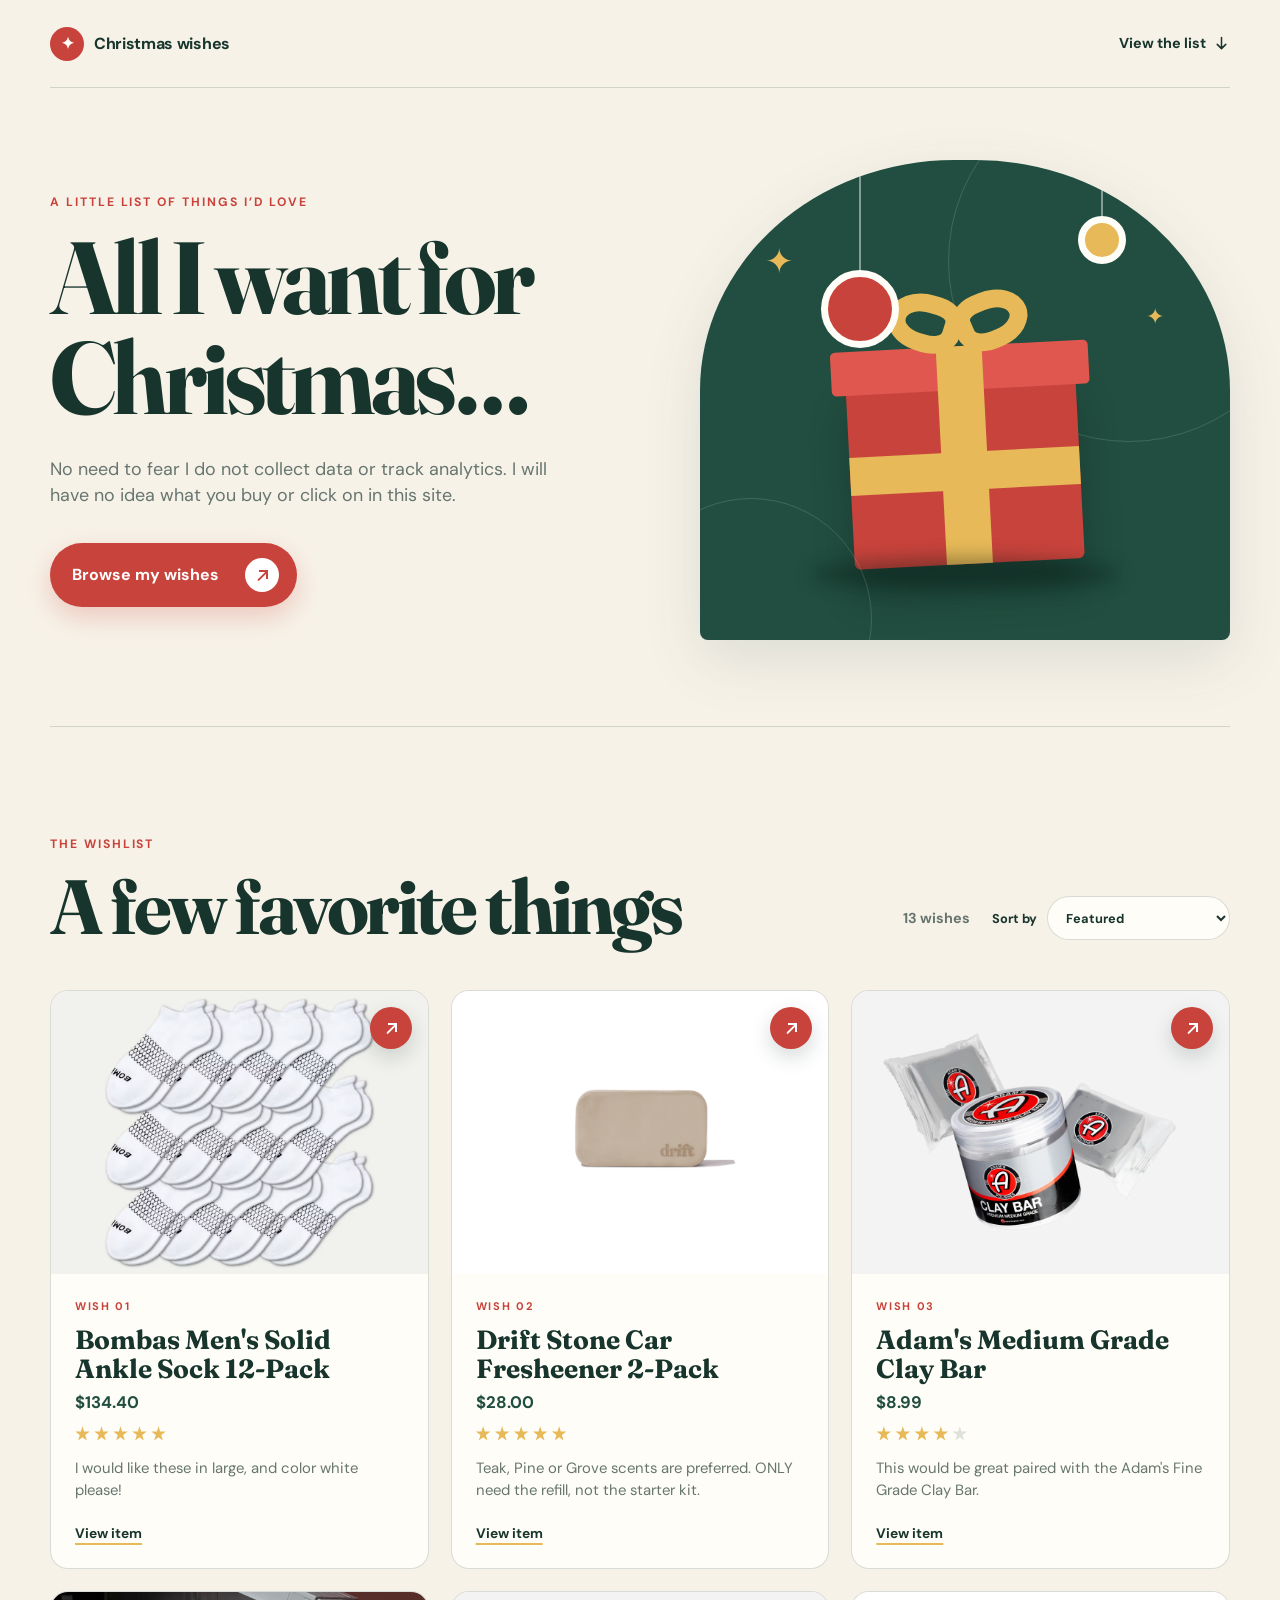
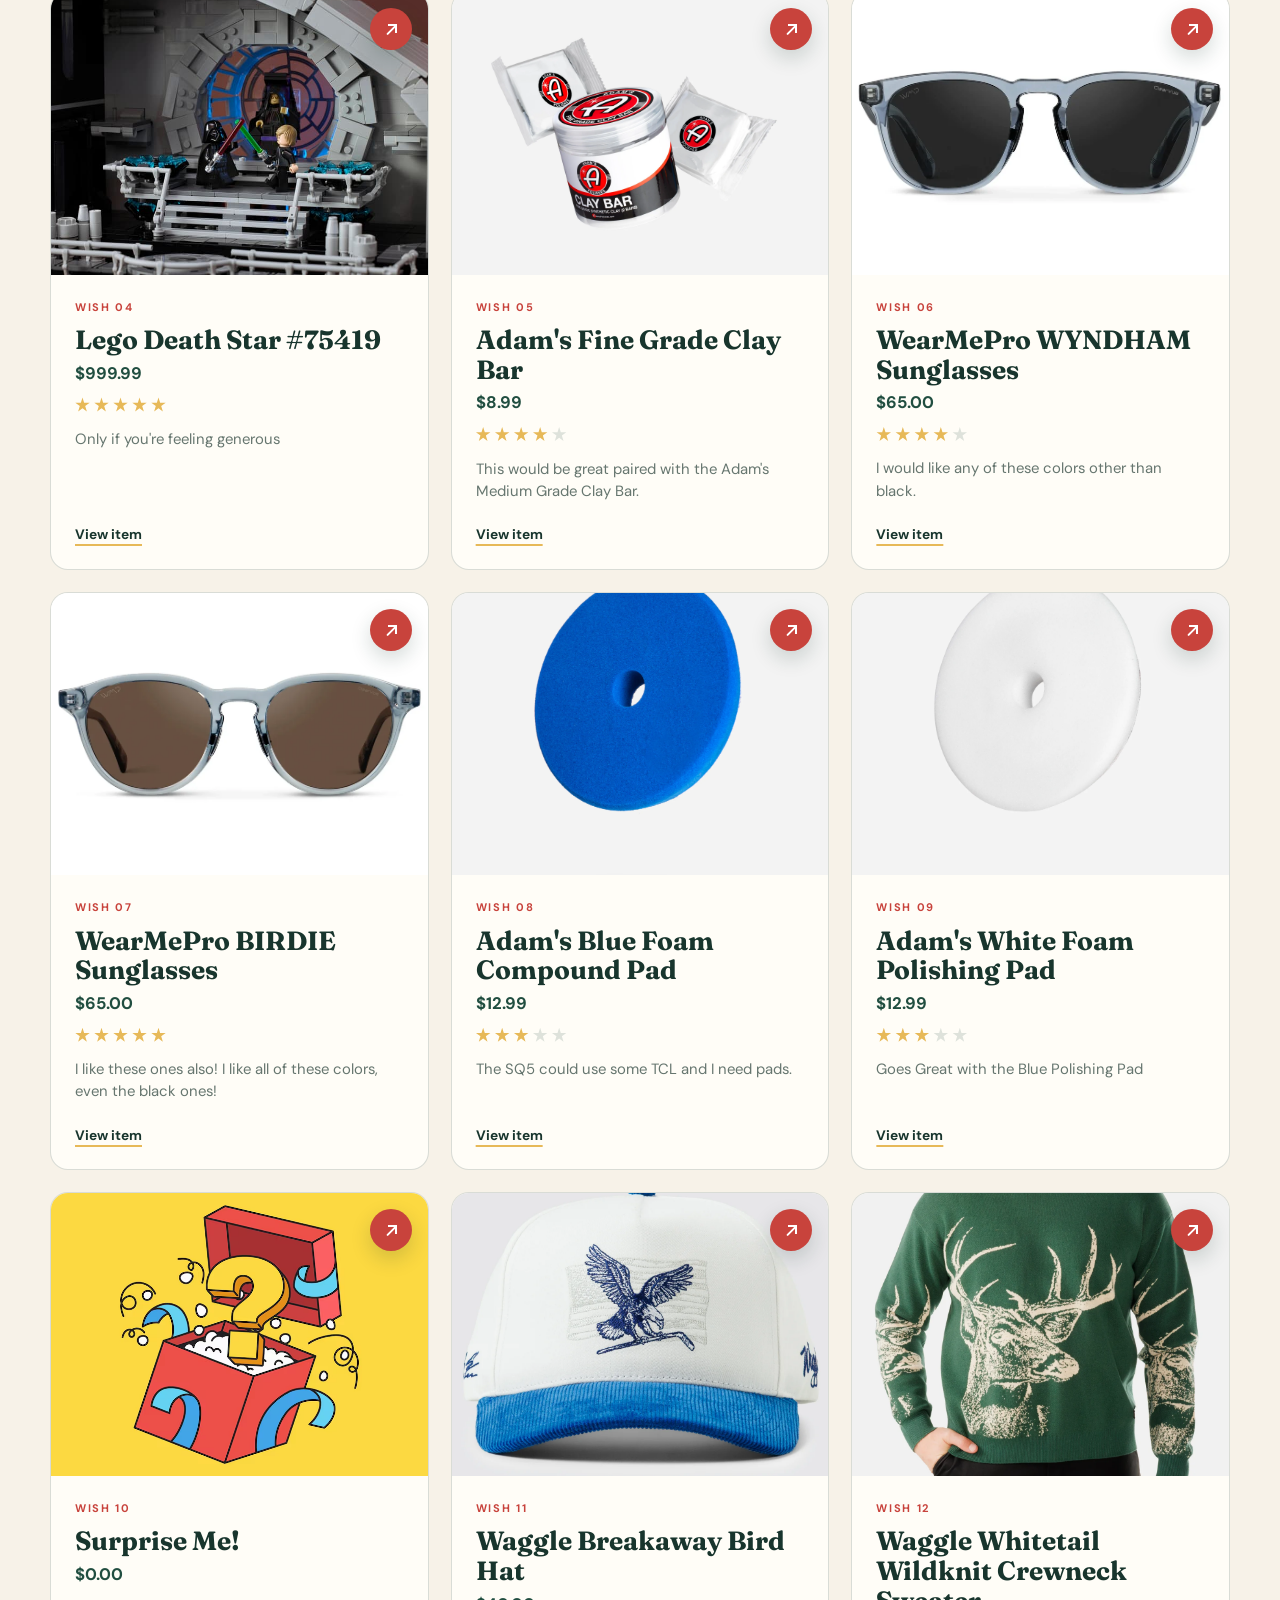
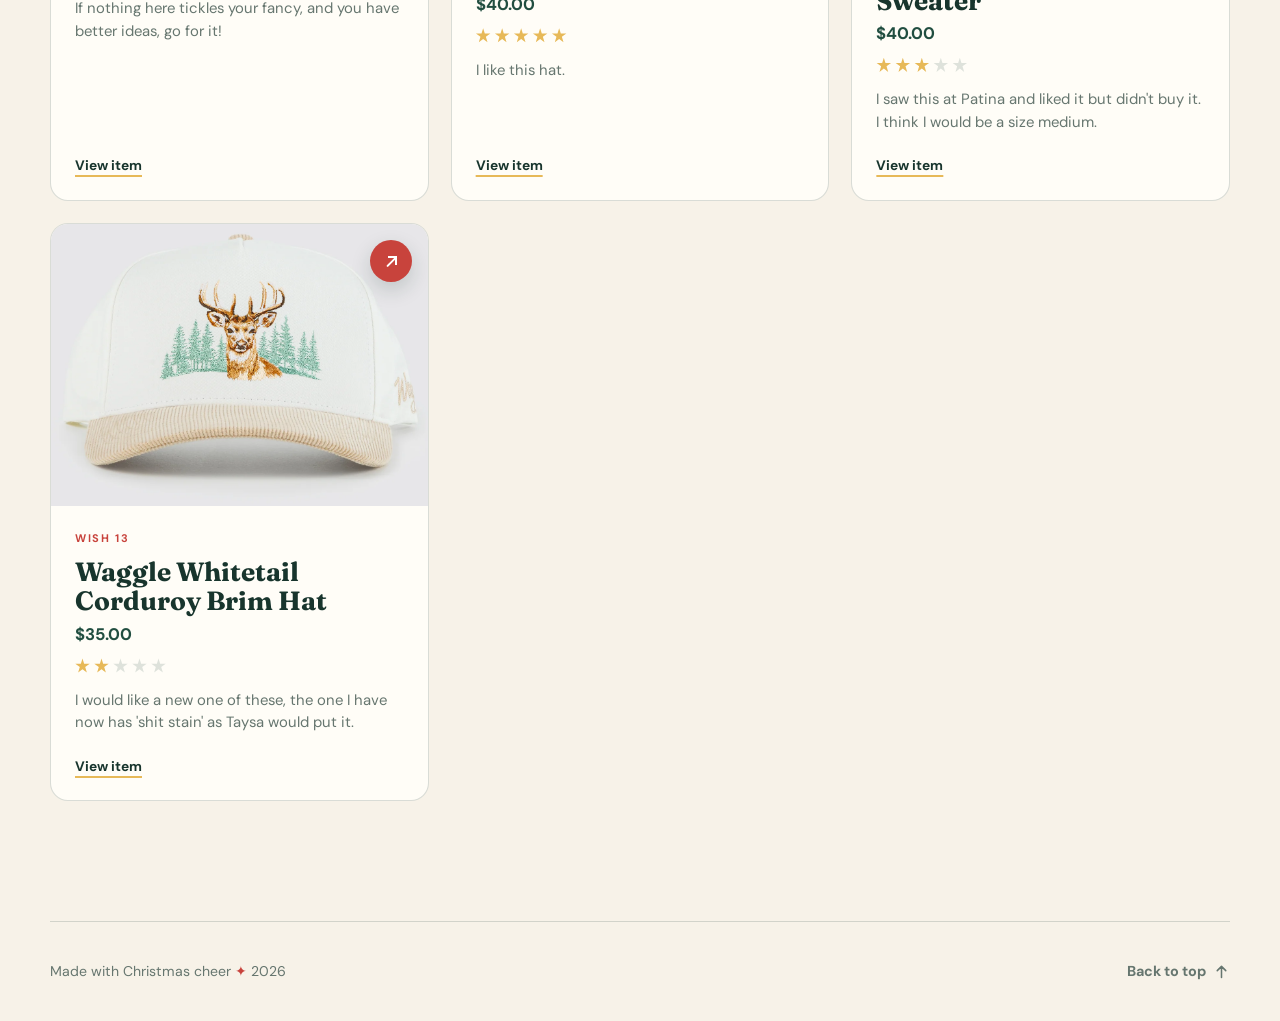
==== index.html @ b2834920 "Initial copy of files" ====
<!doctype html>
<html lang="en">
  <head>
    <meta charset="UTF-8" />
    <meta name="viewport" content="width=device-width, initial-scale=1.0" />
    <meta
      name="description"
      content="A festive, easy-to-browse Christmas wishlist."
    />
    <meta name="theme-color" content="#f7f2e8" />
    <title>My Christmas Wishlist</title>
    <link rel="preconnect" href="https://fonts.googleapis.com" />
    <link rel="preconnect" href="https://fonts.gstatic.com" crossorigin />
    <link
      href="https://fonts.googleapis.com/css2?family=DM+Sans:wght@400;500;600;700&family=Fraunces:opsz,wght@9..144,600;9..144,700&display=swap"
      rel="stylesheet"
    />
    <link rel="stylesheet" href="styles.css" />
  </head>
  <body>
    <header class="site-header">
      <a class="brand" href="#top" aria-label="Back to the top">
        <span class="brand-mark" aria-hidden="true">✦</span>
        <span>Christmas wishes</span>
      </a>
      <a class="header-link" href="#wishlist">
        View the list
        <svg class="inline-icon" aria-hidden="true" viewBox="0 0 20 20" fill="none">
          <path d="M10 3v13m0 0 5-5m-5 5-5-5" />
        </svg>
      </a>
    </header>

    <main id="top">
      <section class="hero" aria-labelledby="page-title">
        <div class="hero-copy">
          <p class="eyebrow">A little list of things I’d love</p>
          <h1 id="page-title">All I want for Christmas…</h1>
          <p class="intro">
            No need to fear I do not collect data or track analytics. I will have no idea what you buy or click on in this site. 
          </p>
          <a class="primary-button" href="#wishlist">
            Browse my wishes
            <span aria-hidden="true"><i class="css-arrow"></i></span>
          </a>
        </div>

        <div class="hero-art" aria-hidden="true">
          <div class="star star-one">✦</div>
          <div class="star star-two">✦</div>
          <div class="ornament ornament-red"><span></span></div>
          <div class="ornament ornament-green"><span></span></div>
          <div class="gift-box">
            <div class="gift-lid"></div>
            <div class="gift-ribbon-v"></div>
            <div class="gift-ribbon-h"></div>
            <div class="gift-bow bow-left"></div>
            <div class="gift-bow bow-right"></div>
          </div>
          <div class="ground-shadow"></div>
        </div>
      </section>

      <section class="wishlist-section" id="wishlist" aria-labelledby="wishlist-heading">
        <div class="section-heading">
          <div>
            <p class="eyebrow">The wishlist</p>
            <h2 id="wishlist-heading">A few favorite things</h2>
          </div>
          <div class="wishlist-tools">
            <p id="item-count" class="item-count" aria-live="polite"></p>
            <label class="sort-control" for="price-sort">
              <span>Sort by</span>
              <select id="price-sort">
                <option value="default">Featured</option>
                <option value="low-high">Price: low to high</option>
                <option value="high-low">Price: high to low</option>
              </select>
            </label>
          </div>
        </div>

        <div id="wishlist-grid" class="wishlist-grid"></div>

        <div id="empty-state" class="empty-state" hidden>
          <span aria-hidden="true">🎁</span>
          <h3>The list is waiting for a little Christmas magic.</h3>
          <p>Add your first item in <code>wishlist.js</code>.</p>
        </div>
      </section>

    </main>

    <footer>
      <p>Made with Christmas cheer <span aria-hidden="true">✦</span> <span id="year"></span></p>
      <a class="back-to-top" href="#top">
        Back to top
        <svg class="inline-icon" aria-hidden="true" viewBox="0 0 20 20" fill="none">
          <path d="M10 17V4m0 0-5 5m5-5 5 5" />
        </svg>
      </a>
    </footer>

    <script src="wishlist.js"></script>
    <script src="script.js"></script>
  </body>
</html>
---- styles.css ----
:root {
  --cream: #f7f2e8;
  --paper: #fffdf7;
  --ink: #18352d;
  --muted: #66766f;
  --red: #c8433c;
  --red-dark: #a9322e;
  --green: #214e40;
  --sage: #cbd8c8;
  --gold: #e7b958;
  --line: rgba(24, 53, 45, 0.16);
  --shadow: 0 20px 60px rgba(33, 78, 64, 0.12);
}

* {
  box-sizing: border-box;
}

html {
  scroll-behavior: smooth;
}

body {
  margin: 0;
  color: var(--ink);
  background: var(--cream);
  font-family: "DM Sans", sans-serif;
  line-height: 1.5;
}

a {
  color: inherit;
}

.site-header,
main,
footer {
  width: min(1180px, calc(100% - 40px));
  margin-inline: auto;
}

.site-header {
  min-height: 88px;
  display: flex;
  align-items: center;
  justify-content: space-between;
  border-bottom: 1px solid var(--line);
}

.brand,
.header-link,
footer a {
  text-decoration: none;
  font-weight: 700;
}

.brand {
  display: inline-flex;
  align-items: center;
  gap: 10px;
  letter-spacing: -0.02em;
}

.brand-mark {
  display: grid;
  place-items: center;
  width: 34px;
  height: 34px;
  color: var(--paper);
  background: var(--red);
  border-radius: 50%;
}

.header-link,
footer a {
  font-size: 0.9rem;
}

.header-link,
.back-to-top {
  display: inline-flex;
  align-items: center;
  gap: 7px;
}

.inline-icon {
  width: 17px;
  height: 17px;
}

.inline-icon path {
  stroke: currentColor;
  stroke-width: 1.8;
  stroke-linecap: round;
  stroke-linejoin: round;
}

.header-link:hover,
footer a:hover {
  color: var(--red);
}

.hero {
  min-height: 620px;
  display: grid;
  grid-template-columns: 1.05fr 0.95fr;
  align-items: center;
  gap: 64px;
  padding: 72px 0 86px;
}

.hero-copy {
  max-width: 680px;
}

.eyebrow {
  margin: 0 0 16px;
  color: var(--red);
  font-size: 0.76rem;
  font-weight: 700;
  letter-spacing: 0.16em;
  text-transform: uppercase;
}

h1,
h2,
h3,
p {
  margin-top: 0;
}

h1,
h2 {
  font-family: "Fraunces", serif;
  letter-spacing: -0.045em;
  line-height: 0.98;
}

h1 {
  max-width: 700px;
  margin-bottom: 28px;
  font-size: clamp(4.4rem, 8vw, 7.6rem);
  font-weight: 700;
}

.intro {
  max-width: 540px;
  margin-bottom: 34px;
  color: var(--muted);
  font-size: 1.12rem;
}

.primary-button {
  display: inline-flex;
  align-items: center;
  gap: 26px;
  padding: 15px 18px 15px 22px;
  color: white;
  background: var(--red);
  border-radius: 999px;
  font-weight: 700;
  text-decoration: none;
  box-shadow: 0 10px 26px rgba(200, 67, 60, 0.24);
  transition: transform 180ms ease, background 180ms ease;
}

.primary-button span {
  display: grid;
  place-items: center;
  width: 34px;
  height: 34px;
  color: var(--red);
  background: white;
  border-radius: 50%;
}


.css-arrow {
  position: relative;
  display: block;
  width: 18px;
  height: 18px;
  color: inherit;
}

.css-arrow::before {
  content: "";
  position: absolute;
  top: 4px;
  right: 3px;
  width: 7px;
  height: 7px;
  border-top: 2px solid currentColor;
  border-right: 2px solid currentColor;
}

.css-arrow::after {
  content: "";
  position: absolute;
  top: 9px;
  left: 3px;
  width: 13px;
  height: 2px;
  background: currentColor;
  border-radius: 999px;
  transform: rotate(-45deg);
  transform-origin: center;
}

.primary-button:hover {
  background: var(--red-dark);
  transform: translateY(-2px);
}

.hero-art {
  position: relative;
  min-height: 480px;
  overflow: hidden;
  background: var(--green);
  border-radius: 48% 48% 8px 8px;
  box-shadow: var(--shadow);
}

.hero-art::before,
.hero-art::after {
  content: "";
  position: absolute;
  border: 1px solid rgba(255, 255, 255, 0.14);
  border-radius: 50%;
}

.hero-art::before {
  width: 360px;
  height: 360px;
  top: -80px;
  right: -80px;
}

.hero-art::after {
  width: 240px;
  height: 240px;
  bottom: -100px;
  left: -70px;
}

.star {
  position: absolute;
  z-index: 2;
  color: var(--gold);
}

.star-one {
  top: 76px;
  left: 65px;
  font-size: 34px;
}

.star-two {
  top: 140px;
  right: 66px;
  font-size: 22px;
}

.ornament {
  position: absolute;
  top: -8px;
  z-index: 2;
  width: 2px;
  background: rgba(255, 255, 255, 0.44);
}

.ornament span {
  position: absolute;
  left: 50%;
  border: 7px solid var(--paper);
  border-radius: 50%;
  transform: translateX(-50%);
}

.ornament-red {
  left: 30%;
  height: 126px;
}

.ornament-red span {
  top: 118px;
  width: 78px;
  height: 78px;
  background: var(--red);
}

.ornament-green {
  right: 24%;
  height: 72px;
}

.ornament-green span {
  top: 64px;
  width: 48px;
  height: 48px;
  background: var(--gold);
}

.gift-box {
  position: absolute;
  bottom: 76px;
  left: 50%;
  width: 230px;
  height: 190px;
  background: var(--red);
  border-radius: 6px;
  transform: translateX(-50%) rotate(-3deg);
  box-shadow: 0 28px 40px rgba(0, 0, 0, 0.2);
}

.gift-lid {
  position: absolute;
  top: -28px;
  left: -14px;
  width: 258px;
  height: 44px;
  background: #df574e;
  border-radius: 5px;
}

.gift-ribbon-v {
  position: absolute;
  top: -28px;
  left: 92px;
  width: 46px;
  height: 218px;
  background: var(--gold);
}

.gift-ribbon-h {
  position: absolute;
  top: 78px;
  width: 100%;
  height: 38px;
  background: var(--gold);
}

.gift-bow {
  position: absolute;
  top: -82px;
  width: 75px;
  height: 58px;
  border: 18px solid var(--gold);
}

.bow-left {
  left: 45px;
  border-radius: 55% 40% 46% 50%;
  transform: rotate(20deg);
}

.bow-right {
  right: 44px;
  border-radius: 40% 55% 50% 46%;
  transform: rotate(-20deg);
}

.ground-shadow {
  position: absolute;
  bottom: 50px;
  left: 50%;
  width: 310px;
  height: 32px;
  background: rgba(4, 20, 15, 0.35);
  border-radius: 50%;
  filter: blur(9px);
  transform: translateX(-50%);
}

.wishlist-section {
  padding: 108px 0 120px;
  border-top: 1px solid var(--line);
}

.section-heading {
  display: flex;
  align-items: end;
  justify-content: space-between;
  gap: 30px;
  margin-bottom: 46px;
}

h2 {
  margin-bottom: 0;
  font-size: clamp(2.8rem, 6vw, 5.3rem);
}

.item-count {
  margin: 0;
  color: var(--muted);
  font-size: 0.9rem;
  font-weight: 700;
}

.wishlist-tools {
  display: flex;
  align-items: center;
  gap: 22px;
  margin-bottom: 4px;
}

.sort-control {
  display: flex;
  align-items: center;
  gap: 10px;
  font-size: 0.8rem;
  font-weight: 700;
}

.sort-control select {
  min-height: 44px;
  padding: 0 38px 0 14px;
  color: var(--ink);
  background: var(--paper);
  border: 1px solid var(--line);
  border-radius: 999px;
  font: inherit;
  cursor: pointer;
}

.sort-control select:focus-visible {
  outline: 3px solid rgba(200, 67, 60, 0.28);
  outline-offset: 2px;
}

.wishlist-grid {
  display: grid;
  grid-template-columns: repeat(3, 1fr);
  gap: 22px;
}

.wish-card {
  min-width: 0;
}

.card-link {
  height: 100%;
  display: flex;
  flex-direction: column;
  overflow: hidden;
  background: var(--paper);
  border: 1px solid var(--line);
  border-radius: 18px;
  text-decoration: none;
  transition: transform 220ms ease, box-shadow 220ms ease;
}

.card-link:hover {
  transform: translateY(-7px);
  box-shadow: var(--shadow);
}

.image-wrap {
  position: relative;
  aspect-ratio: 4 / 3;
  overflow: hidden;
  background: var(--sage);
}

.image-wrap img {
  width: 100%;
  height: 100%;
  display: block;
  object-fit: cover;
  transition: transform 400ms ease;
}

.card-link:hover img {
  transform: scale(1.035);
}

.image-error::after {
  content: "Image coming soon";
  position: absolute;
  inset: 0;
  display: grid;
  place-items: center;
  color: var(--green);
  font-weight: 700;
}

.card-arrow {
  position: absolute;
  top: 16px;
  right: 16px;
  display: grid;
  place-items: center;
  width: 42px;
  height: 42px;
  color: white;
  background: var(--red);
  border-radius: 50%;
  box-shadow: 0 8px 20px rgba(24, 53, 45, 0.18);
}

.card-content {
  flex: 1;
  display: flex;
  flex-direction: column;
  padding: 24px;
}

.card-label {
  margin-bottom: 10px;
  color: var(--red);
  font-size: 0.69rem;
  font-weight: 700;
  letter-spacing: 0.15em;
  text-transform: uppercase;
}

.card-content h3 {
  margin-bottom: 6px;
  font-family: "Fraunces", serif;
  font-size: 1.65rem;
  line-height: 1.12;
}

.card-price {
  margin-bottom: 10px;
  color: var(--green);
  font-size: 1.05rem;
  font-weight: 700;
}

.card-rating {
  display: flex;
  align-items: center;
  gap: 4px;
  min-height: 18px;
  margin-bottom: 14px;
}

.rating-star {
  width: 15px;
  height: 15px;
  flex: 0 0 auto;
  background: rgba(33, 78, 64, 0.15);
  clip-path: polygon(
    50% 0%,
    61% 35%,
    98% 35%,
    68% 57%,
    79% 94%,
    50% 72%,
    21% 94%,
    32% 57%,
    2% 35%,
    39% 35%
  );
}

.rating-star.is-filled {
  background: var(--gold);
}

.card-note {
  margin-bottom: 22px;
  color: var(--muted);
  font-size: 0.93rem;
}

.shop-text {
  margin-top: auto;
  font-size: 0.86rem;
  font-weight: 700;
  text-decoration: underline;
  text-decoration-color: var(--gold);
  text-decoration-thickness: 2px;
  text-underline-offset: 5px;
}

.empty-state {
  padding: 70px 24px;
  text-align: center;
  background: var(--paper);
  border: 1px dashed var(--line);
  border-radius: 18px;
}

.empty-state span {
  display: block;
  margin-bottom: 16px;
  font-size: 2.5rem;
}

.empty-state h3 {
  margin-bottom: 8px;
  font-family: "Fraunces", serif;
  font-size: 1.7rem;
}

.empty-state p {
  margin-bottom: 0;
  color: var(--muted);
}

footer {
  min-height: 100px;
  display: flex;
  align-items: center;
  justify-content: space-between;
  border-top: 1px solid var(--line);
  color: var(--muted);
  font-size: 0.88rem;
}

footer p {
  margin: 0;
}

footer p span:first-child {
  color: var(--red);
}

@media (max-width: 900px) {
  .hero {
    grid-template-columns: 1fr;
    gap: 44px;
    padding-top: 60px;
  }

  .hero-art {
    min-height: 420px;
  }

  .wishlist-grid {
    grid-template-columns: repeat(2, 1fr);
  }
}

@media (max-width: 620px) {
  .site-header,
  main,
  footer {
    width: min(100% - 28px, 1180px);
  }

  .site-header {
    min-height: 66px;
  }

  .header-link {
    display: none;
  }

  .hero {
    min-height: auto;
    gap: 34px;
    padding: 42px 0 58px;
  }

  h1 {
    margin-bottom: 20px;
    font-size: clamp(3.25rem, 17vw, 4.75rem);
  }

  .intro {
    margin-bottom: 26px;
    font-size: 1rem;
  }

  .hero-art {
    min-height: 300px;
    border-radius: 46% 46% 8px 8px;
  }

  .gift-box {
    bottom: 37px;
    transform: translateX(-50%) rotate(-3deg) scale(0.66);
  }

  .ground-shadow {
    bottom: 35px;
  }

  .wishlist-section {
    padding: 66px 0 72px;
  }

  .section-heading {
    display: block;
    margin-bottom: 30px;
  }

  .item-count {
    margin: 0;
  }

  .wishlist-tools {
    align-items: stretch;
    flex-direction: column;
    gap: 14px;
    margin-top: 20px;
  }

  .sort-control {
    justify-content: space-between;
    width: 100%;
    padding: 8px 8px 8px 16px;
    background: rgba(255, 253, 247, 0.65);
    border: 1px solid var(--line);
    border-radius: 14px;
  }

  .sort-control select {
    max-width: 69%;
    background-color: var(--paper);
    border: 0;
  }

  .wishlist-grid {
    grid-template-columns: 1fr;
  }

  .card-content {
    padding: 21px;
  }

  footer {
    min-height: 120px;
    flex-direction: column;
    justify-content: center;
    gap: 10px;
    text-align: center;
  }
}

@media (prefers-reduced-motion: reduce) {
  html {
    scroll-behavior: auto;
  }

  *,
  *::before,
  *::after {
    transition-duration: 0.01ms !important;
  }
}
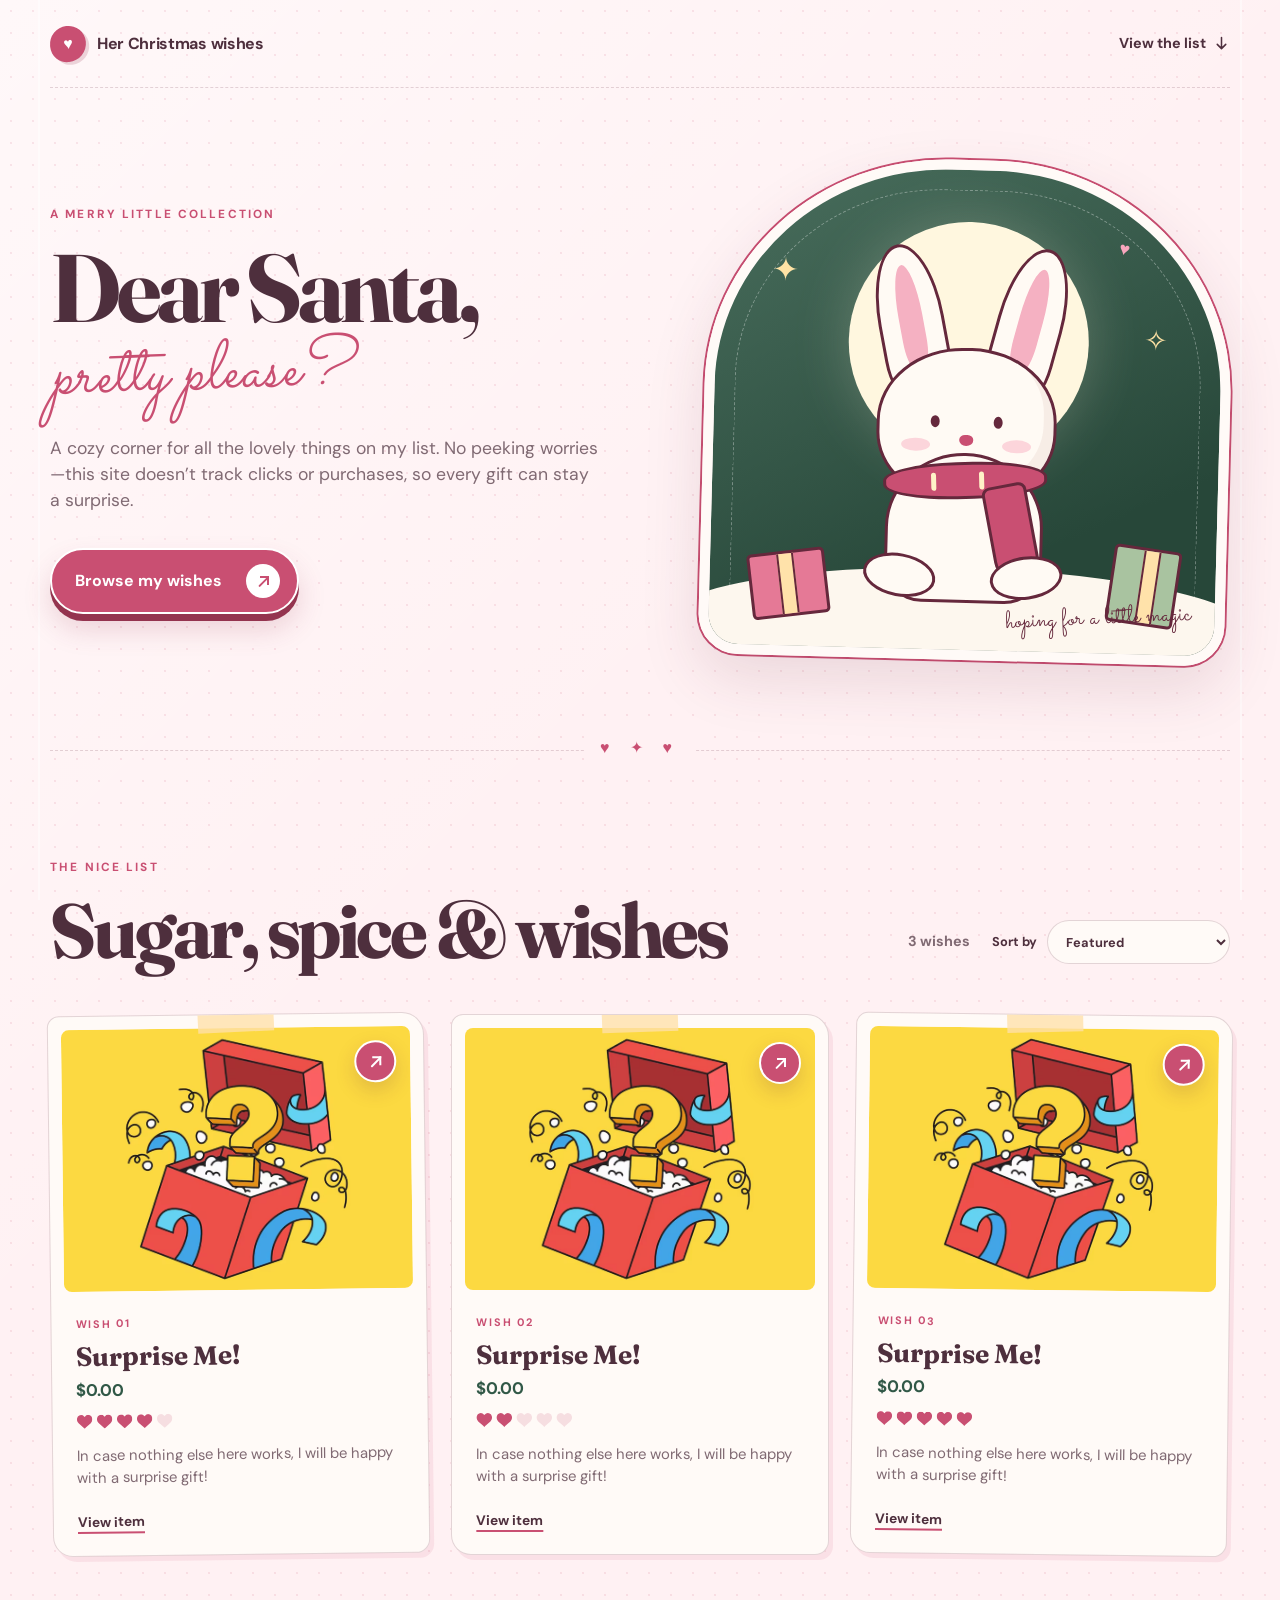
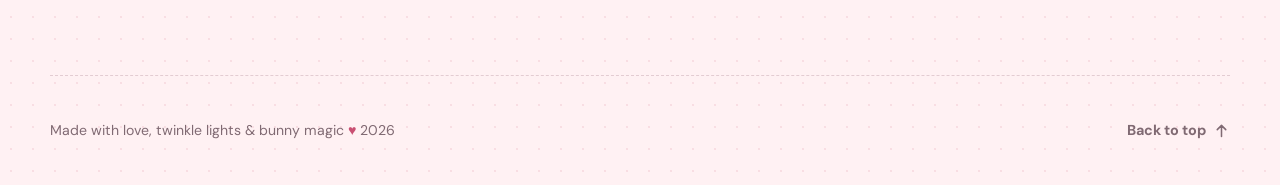
==== commit 4381e414: "changes to rating icon, and bunny hero image, remove temp content" ====
--- a/index.html
+++ b/index.html
@@ -7,12 +7,12 @@
       name="description"
       content="A festive, easy-to-browse Christmas wishlist."
     />
-    <meta name="theme-color" content="#f7f2e8" />
-    <title>My Christmas Wishlist</title>
+    <meta name="theme-color" content="#fff1f3" />
+    <title>Her Christmas Wishlist</title>
     <link rel="preconnect" href="https://fonts.googleapis.com" />
     <link rel="preconnect" href="https://fonts.gstatic.com" crossorigin />
     <link
-      href="https://fonts.googleapis.com/css2?family=DM+Sans:wght@400;500;600;700&family=Fraunces:opsz,wght@9..144,600;9..144,700&display=swap"
+      href="https://fonts.googleapis.com/css2?family=DM+Sans:wght@400;500;600;700&family=Fraunces:opsz,wght@9..144,600;9..144,700&family=Sacramento&display=swap"
       rel="stylesheet"
     />
     <link rel="stylesheet" href="styles.css" />
@@ -20,8 +20,8 @@
   <body>
     <header class="site-header">
       <a class="brand" href="#top" aria-label="Back to the top">
-        <span class="brand-mark" aria-hidden="true">✦</span>
-        <span>Christmas wishes</span>
+        <span class="brand-mark" aria-hidden="true">♥</span>
+        <span>Her Christmas wishes</span>
       </a>
       <a class="header-link" href="#wishlist">
         View the list
@@ -34,10 +34,10 @@
     <main id="top">
       <section class="hero" aria-labelledby="page-title">
         <div class="hero-copy">
-          <p class="eyebrow">A little list of things I’d love</p>
-          <h1 id="page-title">All I want for Christmas…</h1>
+          <p class="eyebrow">A merry little collection</p>
+          <h1 id="page-title">Dear Santa, <em>pretty please?</em></h1>
           <p class="intro">
-            No need to fear I do not collect data or track analytics. I will have no idea what you buy or click on in this site. 
+            A cozy corner for all the lovely things on my list. No peeking worries—this site doesn’t track clicks or purchases, so every gift can stay a surprise.
           </p>
           <a class="primary-button" href="#wishlist">
             Browse my wishes
@@ -46,26 +46,33 @@
         </div>
 
         <div class="hero-art" aria-hidden="true">
-          <div class="star star-one">✦</div>
-          <div class="star star-two">✦</div>
-          <div class="ornament ornament-red"><span></span></div>
-          <div class="ornament ornament-green"><span></span></div>
-          <div class="gift-box">
-            <div class="gift-lid"></div>
-            <div class="gift-ribbon-v"></div>
-            <div class="gift-ribbon-h"></div>
-            <div class="gift-bow bow-left"></div>
-            <div class="gift-bow bow-right"></div>
+          <span class="doodle sparkle-one">✦</span>
+          <span class="doodle sparkle-two">✧</span>
+          <span class="doodle heart-one">♥</span>
+          <div class="moon"></div>
+          <div class="bunny">
+            <div class="ear ear-left"><i></i></div>
+            <div class="ear ear-right"><i></i></div>
+            <div class="bunny-head">
+              <span class="eye eye-left"></span><span class="eye eye-right"></span>
+              <span class="bunny-nose"></span>
+              <span class="cheek cheek-left"></span><span class="cheek cheek-right"></span>
+            </div>
+            <div class="bunny-body"><span class="scarf"></span><span class="scarf-tail"></span></div>
+            <span class="bunny-paw paw-left"></span><span class="bunny-paw paw-right"></span>
           </div>
-          <div class="ground-shadow"></div>
+          <div class="mini-gift gift-one"><span></span></div>
+          <div class="mini-gift gift-two"><span></span></div>
+          <div class="snow-bank"></div>
+          <div class="art-caption">hoping for a little magic</div>
         </div>
       </section>
 
       <section class="wishlist-section" id="wishlist" aria-labelledby="wishlist-heading">
         <div class="section-heading">
           <div>
-            <p class="eyebrow">The wishlist</p>
-            <h2 id="wishlist-heading">A few favorite things</h2>
+            <p class="eyebrow">The nice list</p>
+            <h2 id="wishlist-heading">Sugar, spice &amp; wishes</h2>
           </div>
           <div class="wishlist-tools">
             <p id="item-count" class="item-count" aria-live="polite"></p>
@@ -92,7 +99,7 @@
     </main>
 
     <footer>
-      <p>Made with Christmas cheer <span aria-hidden="true">✦</span> <span id="year"></span></p>
+      <p>Made with love, twinkle lights &amp; bunny magic <span aria-hidden="true">♥</span> <span id="year"></span></p>
       <a class="back-to-top" href="#top">
         Back to top
         <svg class="inline-icon" aria-hidden="true" viewBox="0 0 20 20" fill="none">
--- a/styles.css
+++ b/styles.css
@@ -1,744 +1,101 @@
-:root {
-  --cream: #f7f2e8;
-  --paper: #fffdf7;
-  --ink: #18352d;
-  --muted: #66766f;
-  --red: #c8433c;
-  --red-dark: #a9322e;
-  --green: #214e40;
-  --sage: #cbd8c8;
-  --gold: #e7b958;
-  --line: rgba(24, 53, 45, 0.16);
-  --shadow: 0 20px 60px rgba(33, 78, 64, 0.12);
-}
-
-* {
-  box-sizing: border-box;
-}
-
-html {
-  scroll-behavior: smooth;
-}
-
-body {
-  margin: 0;
-  color: var(--ink);
-  background: var(--cream);
-  font-family: "DM Sans", sans-serif;
-  line-height: 1.5;
-}
-
-a {
-  color: inherit;
-}
-
-.site-header,
-main,
-footer {
-  width: min(1180px, calc(100% - 40px));
-  margin-inline: auto;
-}
-
-.site-header {
-  min-height: 88px;
-  display: flex;
-  align-items: center;
-  justify-content: space-between;
-  border-bottom: 1px solid var(--line);
-}
-
-.brand,
-.header-link,
-footer a {
-  text-decoration: none;
-  font-weight: 700;
-}
-
-.brand {
-  display: inline-flex;
-  align-items: center;
-  gap: 10px;
-  letter-spacing: -0.02em;
-}
-
-.brand-mark {
-  display: grid;
-  place-items: center;
-  width: 34px;
-  height: 34px;
-  color: var(--paper);
-  background: var(--red);
-  border-radius: 50%;
-}
-
-.header-link,
-footer a {
-  font-size: 0.9rem;
-}
-
-.header-link,
-.back-to-top {
-  display: inline-flex;
-  align-items: center;
-  gap: 7px;
-}
-
-.inline-icon {
-  width: 17px;
-  height: 17px;
-}
-
-.inline-icon path {
-  stroke: currentColor;
-  stroke-width: 1.8;
-  stroke-linecap: round;
-  stroke-linejoin: round;
-}
-
-.header-link:hover,
-footer a:hover {
-  color: var(--red);
-}
-
-.hero {
-  min-height: 620px;
-  display: grid;
-  grid-template-columns: 1.05fr 0.95fr;
-  align-items: center;
-  gap: 64px;
-  padding: 72px 0 86px;
-}
-
-.hero-copy {
-  max-width: 680px;
-}
-
-.eyebrow {
-  margin: 0 0 16px;
-  color: var(--red);
-  font-size: 0.76rem;
-  font-weight: 700;
-  letter-spacing: 0.16em;
-  text-transform: uppercase;
-}
-
-h1,
-h2,
-h3,
-p {
-  margin-top: 0;
-}
-
-h1,
-h2 {
-  font-family: "Fraunces", serif;
-  letter-spacing: -0.045em;
-  line-height: 0.98;
-}
-
-h1 {
-  max-width: 700px;
-  margin-bottom: 28px;
-  font-size: clamp(4.4rem, 8vw, 7.6rem);
-  font-weight: 700;
-}
-
-.intro {
-  max-width: 540px;
-  margin-bottom: 34px;
-  color: var(--muted);
-  font-size: 1.12rem;
-}
-
-.primary-button {
-  display: inline-flex;
-  align-items: center;
-  gap: 26px;
-  padding: 15px 18px 15px 22px;
-  color: white;
-  background: var(--red);
-  border-radius: 999px;
-  font-weight: 700;
-  text-decoration: none;
-  box-shadow: 0 10px 26px rgba(200, 67, 60, 0.24);
-  transition: transform 180ms ease, background 180ms ease;
-}
-
-.primary-button span {
-  display: grid;
-  place-items: center;
-  width: 34px;
-  height: 34px;
-  color: var(--red);
-  background: white;
-  border-radius: 50%;
-}
-
-
-.css-arrow {
-  position: relative;
-  display: block;
-  width: 18px;
-  height: 18px;
-  color: inherit;
-}
-
-.css-arrow::before {
-  content: "";
-  position: absolute;
-  top: 4px;
-  right: 3px;
-  width: 7px;
-  height: 7px;
-  border-top: 2px solid currentColor;
-  border-right: 2px solid currentColor;
-}
-
-.css-arrow::after {
-  content: "";
-  position: absolute;
-  top: 9px;
-  left: 3px;
-  width: 13px;
-  height: 2px;
-  background: currentColor;
-  border-radius: 999px;
-  transform: rotate(-45deg);
-  transform-origin: center;
-}
-
-.primary-button:hover {
-  background: var(--red-dark);
-  transform: translateY(-2px);
-}
-
-.hero-art {
-  position: relative;
-  min-height: 480px;
-  overflow: hidden;
-  background: var(--green);
-  border-radius: 48% 48% 8px 8px;
-  box-shadow: var(--shadow);
-}
-
-.hero-art::before,
-.hero-art::after {
-  content: "";
-  position: absolute;
-  border: 1px solid rgba(255, 255, 255, 0.14);
-  border-radius: 50%;
-}
-
-.hero-art::before {
-  width: 360px;
-  height: 360px;
-  top: -80px;
-  right: -80px;
-}
-
-.hero-art::after {
-  width: 240px;
-  height: 240px;
-  bottom: -100px;
-  left: -70px;
-}
-
-.star {
-  position: absolute;
-  z-index: 2;
-  color: var(--gold);
-}
-
-.star-one {
-  top: 76px;
-  left: 65px;
-  font-size: 34px;
-}
-
-.star-two {
-  top: 140px;
-  right: 66px;
-  font-size: 22px;
-}
-
-.ornament {
-  position: absolute;
-  top: -8px;
-  z-index: 2;
-  width: 2px;
-  background: rgba(255, 255, 255, 0.44);
-}
-
-.ornament span {
-  position: absolute;
-  left: 50%;
-  border: 7px solid var(--paper);
-  border-radius: 50%;
-  transform: translateX(-50%);
-}
-
-.ornament-red {
-  left: 30%;
-  height: 126px;
-}
-
-.ornament-red span {
-  top: 118px;
-  width: 78px;
-  height: 78px;
-  background: var(--red);
-}
-
-.ornament-green {
-  right: 24%;
-  height: 72px;
-}
-
-.ornament-green span {
-  top: 64px;
-  width: 48px;
-  height: 48px;
-  background: var(--gold);
-}
-
-.gift-box {
-  position: absolute;
-  bottom: 76px;
-  left: 50%;
-  width: 230px;
-  height: 190px;
-  background: var(--red);
-  border-radius: 6px;
-  transform: translateX(-50%) rotate(-3deg);
-  box-shadow: 0 28px 40px rgba(0, 0, 0, 0.2);
-}
-
-.gift-lid {
-  position: absolute;
-  top: -28px;
-  left: -14px;
-  width: 258px;
-  height: 44px;
-  background: #df574e;
-  border-radius: 5px;
-}
-
-.gift-ribbon-v {
-  position: absolute;
-  top: -28px;
-  left: 92px;
-  width: 46px;
-  height: 218px;
-  background: var(--gold);
-}
-
-.gift-ribbon-h {
-  position: absolute;
-  top: 78px;
-  width: 100%;
-  height: 38px;
-  background: var(--gold);
-}
-
-.gift-bow {
-  position: absolute;
-  top: -82px;
-  width: 75px;
-  height: 58px;
-  border: 18px solid var(--gold);
-}
-
-.bow-left {
-  left: 45px;
-  border-radius: 55% 40% 46% 50%;
-  transform: rotate(20deg);
-}
-
-.bow-right {
-  right: 44px;
-  border-radius: 40% 55% 50% 46%;
-  transform: rotate(-20deg);
-}
-
-.ground-shadow {
-  position: absolute;
-  bottom: 50px;
-  left: 50%;
-  width: 310px;
-  height: 32px;
-  background: rgba(4, 20, 15, 0.35);
-  border-radius: 50%;
-  filter: blur(9px);
-  transform: translateX(-50%);
-}
-
-.wishlist-section {
-  padding: 108px 0 120px;
-  border-top: 1px solid var(--line);
-}
-
-.section-heading {
-  display: flex;
-  align-items: end;
-  justify-content: space-between;
-  gap: 30px;
-  margin-bottom: 46px;
-}
-
-h2 {
-  margin-bottom: 0;
-  font-size: clamp(2.8rem, 6vw, 5.3rem);
-}
-
-.item-count {
-  margin: 0;
-  color: var(--muted);
-  font-size: 0.9rem;
-  font-weight: 700;
-}
-
-.wishlist-tools {
-  display: flex;
-  align-items: center;
-  gap: 22px;
-  margin-bottom: 4px;
-}
-
-.sort-control {
-  display: flex;
-  align-items: center;
-  gap: 10px;
-  font-size: 0.8rem;
-  font-weight: 700;
-}
-
-.sort-control select {
-  min-height: 44px;
-  padding: 0 38px 0 14px;
-  color: var(--ink);
-  background: var(--paper);
-  border: 1px solid var(--line);
-  border-radius: 999px;
-  font: inherit;
-  cursor: pointer;
-}
-
-.sort-control select:focus-visible {
-  outline: 3px solid rgba(200, 67, 60, 0.28);
-  outline-offset: 2px;
-}
-
-.wishlist-grid {
-  display: grid;
-  grid-template-columns: repeat(3, 1fr);
-  gap: 22px;
-}
-
-.wish-card {
-  min-width: 0;
-}
-
-.card-link {
-  height: 100%;
-  display: flex;
-  flex-direction: column;
-  overflow: hidden;
-  background: var(--paper);
-  border: 1px solid var(--line);
-  border-radius: 18px;
-  text-decoration: none;
-  transition: transform 220ms ease, box-shadow 220ms ease;
-}
-
-.card-link:hover {
-  transform: translateY(-7px);
-  box-shadow: var(--shadow);
-}
-
-.image-wrap {
-  position: relative;
-  aspect-ratio: 4 / 3;
-  overflow: hidden;
-  background: var(--sage);
-}
-
-.image-wrap img {
-  width: 100%;
-  height: 100%;
-  display: block;
-  object-fit: cover;
-  transition: transform 400ms ease;
-}
-
-.card-link:hover img {
-  transform: scale(1.035);
-}
-
-.image-error::after {
-  content: "Image coming soon";
-  position: absolute;
-  inset: 0;
-  display: grid;
-  place-items: center;
-  color: var(--green);
-  font-weight: 700;
-}
-
-.card-arrow {
-  position: absolute;
-  top: 16px;
-  right: 16px;
-  display: grid;
-  place-items: center;
-  width: 42px;
-  height: 42px;
-  color: white;
-  background: var(--red);
-  border-radius: 50%;
-  box-shadow: 0 8px 20px rgba(24, 53, 45, 0.18);
-}
-
-.card-content {
-  flex: 1;
-  display: flex;
-  flex-direction: column;
-  padding: 24px;
-}
-
-.card-label {
-  margin-bottom: 10px;
-  color: var(--red);
-  font-size: 0.69rem;
-  font-weight: 700;
-  letter-spacing: 0.15em;
-  text-transform: uppercase;
-}
-
-.card-content h3 {
-  margin-bottom: 6px;
-  font-family: "Fraunces", serif;
-  font-size: 1.65rem;
-  line-height: 1.12;
-}
-
-.card-price {
-  margin-bottom: 10px;
-  color: var(--green);
-  font-size: 1.05rem;
-  font-weight: 700;
-}
-
-.card-rating {
-  display: flex;
-  align-items: center;
-  gap: 4px;
-  min-height: 18px;
-  margin-bottom: 14px;
-}
-
-.rating-star {
-  width: 15px;
-  height: 15px;
-  flex: 0 0 auto;
-  background: rgba(33, 78, 64, 0.15);
-  clip-path: polygon(
-    50% 0%,
-    61% 35%,
-    98% 35%,
-    68% 57%,
-    79% 94%,
-    50% 72%,
-    21% 94%,
-    32% 57%,
-    2% 35%,
-    39% 35%
-  );
-}
-
-.rating-star.is-filled {
-  background: var(--gold);
-}
-
-.card-note {
-  margin-bottom: 22px;
-  color: var(--muted);
-  font-size: 0.93rem;
-}
-
-.shop-text {
-  margin-top: auto;
-  font-size: 0.86rem;
-  font-weight: 700;
-  text-decoration: underline;
-  text-decoration-color: var(--gold);
-  text-decoration-thickness: 2px;
-  text-underline-offset: 5px;
-}
-
-.empty-state {
-  padding: 70px 24px;
-  text-align: center;
-  background: var(--paper);
-  border: 1px dashed var(--line);
-  border-radius: 18px;
-}
-
-.empty-state span {
-  display: block;
-  margin-bottom: 16px;
-  font-size: 2.5rem;
-}
-
-.empty-state h3 {
-  margin-bottom: 8px;
-  font-family: "Fraunces", serif;
-  font-size: 1.7rem;
-}
-
-.empty-state p {
-  margin-bottom: 0;
-  color: var(--muted);
-}
-
-footer {
-  min-height: 100px;
-  display: flex;
-  align-items: center;
-  justify-content: space-between;
-  border-top: 1px solid var(--line);
-  color: var(--muted);
-  font-size: 0.88rem;
-}
-
-footer p {
-  margin: 0;
-}
-
-footer p span:first-child {
-  color: var(--red);
-}
-
-@media (max-width: 900px) {
-  .hero {
-    grid-template-columns: 1fr;
-    gap: 44px;
-    padding-top: 60px;
-  }
-
-  .hero-art {
-    min-height: 420px;
-  }
-
-  .wishlist-grid {
-    grid-template-columns: repeat(2, 1fr);
-  }
-}
-
-@media (max-width: 620px) {
-  .site-header,
-  main,
-  footer {
-    width: min(100% - 28px, 1180px);
-  }
-
-  .site-header {
-    min-height: 66px;
-  }
-
-  .header-link {
-    display: none;
-  }
-
-  .hero {
-    min-height: auto;
-    gap: 34px;
-    padding: 42px 0 58px;
-  }
-
-  h1 {
-    margin-bottom: 20px;
-    font-size: clamp(3.25rem, 17vw, 4.75rem);
-  }
-
-  .intro {
-    margin-bottom: 26px;
-    font-size: 1rem;
-  }
-
-  .hero-art {
-    min-height: 300px;
-    border-radius: 46% 46% 8px 8px;
-  }
-
-  .gift-box {
-    bottom: 37px;
-    transform: translateX(-50%) rotate(-3deg) scale(0.66);
-  }
-
-  .ground-shadow {
-    bottom: 35px;
-  }
-
-  .wishlist-section {
-    padding: 66px 0 72px;
-  }
-
-  .section-heading {
-    display: block;
-    margin-bottom: 30px;
-  }
-
-  .item-count {
-    margin: 0;
-  }
-
-  .wishlist-tools {
-    align-items: stretch;
-    flex-direction: column;
-    gap: 14px;
-    margin-top: 20px;
-  }
-
-  .sort-control {
-    justify-content: space-between;
-    width: 100%;
-    padding: 8px 8px 8px 16px;
-    background: rgba(255, 253, 247, 0.65);
-    border: 1px solid var(--line);
-    border-radius: 14px;
-  }
-
-  .sort-control select {
-    max-width: 69%;
-    background-color: var(--paper);
-    border: 0;
-  }
-
-  .wishlist-grid {
-    grid-template-columns: 1fr;
-  }
-
-  .card-content {
-    padding: 21px;
-  }
-
-  footer {
-    min-height: 120px;
-    flex-direction: column;
-    justify-content: center;
-    gap: 10px;
-    text-align: center;
-  }
-}
-
-@media (prefers-reduced-motion: reduce) {
-  html {
-    scroll-behavior: auto;
-  }
-
-  *,
-  *::before,
-  *::after {
-    transition-duration: 0.01ms !important;
-  }
-}
+:root { --blush:#fff1f3; --paper:#fffaf7; --rose:#c94f72; --berry:#94344f; --wine:#65283c; --pine:#315847; --mint:#dfeadd; --gold:#d7a74a; --ink:#4e2f3d; --muted:#806a73; --line:rgba(101,40,60,.18); --shadow:0 24px 60px rgba(101,40,60,.13); }
+* { box-sizing:border-box; }
+html { scroll-behavior:smooth; }
+body { margin:0; color:var(--ink); background-color:var(--blush); background-image:radial-gradient(rgba(201,79,114,.12) 1px,transparent 1px),linear-gradient(135deg,rgba(255,255,255,.5),transparent 45%); background-size:22px 22px,100% 100%; font-family:"DM Sans",sans-serif; line-height:1.5; }
+body::before { content:""; position:fixed; inset:0; z-index:-1; pointer-events:none; background:linear-gradient(90deg,transparent 0 3%,rgba(255,255,255,.45) 3% 3.15%,transparent 3.15% 96.85%,rgba(255,255,255,.45) 96.85% 97%,transparent 97%); }
+a { color:inherit; }
+.site-header,main,footer { width:min(1180px,calc(100% - 40px)); margin-inline:auto; }
+.site-header { min-height:88px; display:flex; align-items:center; justify-content:space-between; border-bottom:1px dashed var(--line); }
+.brand,.header-link,footer a { text-decoration:none; font-weight:700; }
+.brand { display:inline-flex; align-items:center; gap:11px; letter-spacing:-.02em; }
+.brand-mark { display:grid; place-items:center; width:36px; height:36px; color:white; background:var(--rose); border-radius:50% 48% 52% 46%; transform:rotate(-6deg); box-shadow:3px 3px 0 rgba(148,52,79,.18); }
+.header-link,footer a { font-size:.9rem; }
+.header-link,.back-to-top { display:inline-flex; align-items:center; gap:7px; }
+.inline-icon { width:17px; height:17px; }
+.inline-icon path { stroke:currentColor; stroke-width:1.8; stroke-linecap:round; stroke-linejoin:round; }
+.header-link:hover,footer a:hover { color:var(--rose); }
+.hero { min-height:650px; display:grid; grid-template-columns:1.05fr .95fr; align-items:center; gap:72px; padding:72px 0 90px; }
+.hero-copy { max-width:680px; }
+.eyebrow { margin:0 0 16px; color:var(--rose); font-size:.74rem; font-weight:700; letter-spacing:.18em; text-transform:uppercase; }
+h1,h2,h3,p { margin-top:0; }
+h1,h2 { font-family:"Fraunces",serif; letter-spacing:-.045em; line-height:.98; }
+h1 { max-width:720px; margin-bottom:28px; font-size:clamp(4.2rem,7.5vw,7.2rem); font-weight:700; }
+h1 em { display:block; color:var(--rose); font-family:"Sacramento",cursive; font-size:.72em; font-weight:400; letter-spacing:0; line-height:1.05; transform:rotate(-2deg); }
+.intro { max-width:550px; margin-bottom:34px; color:var(--muted); font-size:1.1rem; }
+.primary-button { display:inline-flex; align-items:center; gap:24px; padding:14px 17px 14px 23px; color:white; background:var(--rose); border:2px solid white; border-radius:999px; font-weight:700; text-decoration:none; box-shadow:0 7px 0 var(--berry),0 15px 28px rgba(148,52,79,.18); transition:transform 180ms ease,box-shadow 180ms ease; }
+.primary-button span { display:grid; place-items:center; width:34px; height:34px; color:var(--rose); background:white; border-radius:50%; }
+.primary-button:hover { transform:translateY(-3px) rotate(-1deg); box-shadow:0 9px 0 var(--berry),0 18px 32px rgba(148,52,79,.2); }
+.css-arrow { position:relative; display:block; width:18px; height:18px; color:inherit; }
+.css-arrow::before { content:""; position:absolute; top:4px; right:3px; width:7px; height:7px; border-top:2px solid currentColor; border-right:2px solid currentColor; }
+.css-arrow::after { content:""; position:absolute; top:9px; left:3px; width:13px; height:2px; background:currentColor; border-radius:99px; transform:rotate(-45deg); }
+.hero-art { position:relative; min-height:500px; overflow:hidden; background:linear-gradient(155deg,#496e5d,#274739 75%); border:10px solid var(--paper); border-radius:46% 46% 40px 40px; box-shadow:var(--shadow),0 0 0 2px var(--rose); transform:rotate(1.5deg); }
+.hero-art::before { content:""; position:absolute; inset:20px; border:1px dashed rgba(255,255,255,.34); border-radius:44% 44% 28px 28px; }
+.moon { position:absolute; top:52px; left:50%; width:240px; height:240px; background:#fff7df; border-radius:50%; transform:translateX(-50%); box-shadow:0 0 55px rgba(255,247,223,.22); }
+.doodle { position:absolute; z-index:5; color:#ffe3a5; }
+.sparkle-one { top:80px; left:55px; font-size:32px; }
+.sparkle-two { top:145px; right:55px; font-size:28px; }
+.heart-one { top:62px; right:95px; color:#f8a6bd; font-size:18px; transform:rotate(12deg); }
+.bunny { position:absolute; z-index:3; bottom:47px; left:50%; width:250px; height:360px; transform:translateX(-50%); }
+.ear { position:absolute; top:0; width:66px; height:155px; background:#fffaf4; border:3px solid var(--wine); border-radius:65% 65% 35% 35%; transform-origin:bottom; }
+.ear i { position:absolute; inset:18px 18px 28px; background:#f5b1c2; border-radius:inherit; }
+.ear-left { left:50px; transform:rotate(-12deg); }
+.ear-right { right:50px; transform:rotate(14deg); }
+.bunny-head { position:absolute; top:105px; left:35px; width:180px; height:154px; background:#fffaf4; border:3px solid var(--wine); border-radius:48% 48% 45% 45%; box-shadow:inset -10px -9px 0 rgba(238,219,213,.45); }
+.eye { position:absolute; top:65px; width:9px; height:12px; background:var(--wine); border-radius:50%; }
+.eye-left { left:51px; } .eye-right { right:51px; }
+.bunny-nose { position:absolute; top:84px; left:50%; width:14px; height:11px; background:var(--rose); border-radius:50% 50% 60% 60%; transform:translateX(-50%); }
+.bunny-nose::after { content:"〰"; position:absolute; top:5px; left:-9px; color:var(--wine); font-size:25px; }
+.cheek { position:absolute; top:88px; width:29px; height:13px; background:rgba(245,145,173,.35); border-radius:50%; }
+.cheek-left { left:22px; } .cheek-right { right:22px; }
+.bunny-body { position:absolute; bottom:0; left:46px; width:158px; height:150px; background:#fffaf4; border:3px solid var(--wine); border-radius:50% 50% 24% 24%; }
+.scarf { position:absolute; top:6px; left:-6px; width:164px; height:37px; background:var(--rose); border:3px solid var(--wine); border-radius:45%; transform:rotate(-3deg); }
+.scarf::before,.scarf::after { content:""; position:absolute; top:7px; width:5px; height:18px; background:#fff2c7; border-radius:5px; }
+.scarf::before { left:45px; } .scarf::after { left:93px; }
+.scarf-tail { position:absolute; z-index:4; top:27px; right:6px; width:45px; height:95px; background:var(--rose); border:3px solid var(--wine); border-radius:8px 8px 20px 20px; transform:rotate(-12deg); }
+.bunny-paw { position:absolute; z-index:5; bottom:5px; width:73px; height:43px; background:#fffaf4; border:3px solid var(--wine); border-radius:50%; }
+.paw-left { left:25px; transform:rotate(9deg); } .paw-right { right:25px; transform:rotate(-9deg); }
+.snow-bank { position:absolute; z-index:2; bottom:-48px; left:-10%; width:120%; height:130px; background:#fdf7ee; border-radius:50% 50% 0 0; }
+.mini-gift { position:absolute; z-index:4; bottom:29px; width:78px; height:66px; border:3px solid var(--wine); border-radius:5px; }
+.mini-gift span { position:absolute; left:27px; width:17px; height:100%; background:#ffe2aa; border-inline:2px solid var(--wine); }
+.gift-one { left:40px; background:#e57996; transform:rotate(-8deg); }
+.gift-two { right:38px; width:68px; height:78px; background:#a9c3a0; transform:rotate(7deg); }
+.art-caption { position:absolute; z-index:7; right:24px; bottom:16px; color:var(--wine); font-family:"Sacramento",cursive; font-size:1.55rem; transform:rotate(-4deg); }
+.wishlist-section { position:relative; padding:108px 0 120px; border-top:1px dashed var(--line); }
+.wishlist-section::before { content:"♥  ✦  ♥"; position:absolute; top:-15px; left:50%; padding:0 15px; color:var(--rose); background:var(--blush); letter-spacing:8px; transform:translateX(-50%); }
+.section-heading { display:flex; align-items:end; justify-content:space-between; gap:30px; margin-bottom:46px; }
+h2 { margin-bottom:0; font-size:clamp(2.8rem,6vw,5.2rem); }
+.item-count { margin:0; color:var(--muted); font-size:.9rem; font-weight:700; }
+.wishlist-tools { display:flex; align-items:center; gap:22px; margin-bottom:4px; }
+.sort-control { display:flex; align-items:center; gap:10px; font-size:.8rem; font-weight:700; }
+.sort-control select { min-height:44px; padding:0 38px 0 14px; color:var(--ink); background:var(--paper); border:1px solid var(--line); border-radius:999px; font:inherit; cursor:pointer; }
+.sort-control select:focus-visible { outline:3px solid rgba(201,79,114,.25); outline-offset:2px; }
+.wishlist-grid { display:grid; grid-template-columns:repeat(3,1fr); gap:24px; }
+.wish-card { min-width:0; }
+.wish-card:nth-child(3n+1) { transform:rotate(-.7deg); }
+.wish-card:nth-child(3n+3) { transform:rotate(.7deg); }
+.card-link { position:relative; height:100%; display:flex; flex-direction:column; overflow:hidden; background:var(--paper); border:1px solid var(--line); border-radius:12px 22px 14px 20px; text-decoration:none; box-shadow:4px 5px 0 rgba(201,79,114,.1); transition:transform 220ms ease,box-shadow 220ms ease; }
+.card-link::before { content:""; position:absolute; z-index:3; top:-5px; left:50%; width:76px; height:22px; background:rgba(255,225,170,.78); transform:translateX(-50%) rotate(-2deg); }
+.card-link:hover { transform:translateY(-7px) rotate(.5deg); box-shadow:var(--shadow); }
+.image-wrap { position:relative; aspect-ratio:4/3; overflow:hidden; margin:13px 13px 0; background:var(--mint); border-radius:8px; }
+.image-wrap img { width:100%; height:100%; display:block; object-fit:cover; transition:transform 400ms ease; }
+.card-link:hover img { transform:scale(1.035); }
+.image-error::after { content:"Image coming soon"; position:absolute; inset:0; display:grid; place-items:center; color:var(--pine); font-weight:700; }
+.card-arrow { position:absolute; top:14px; right:14px; display:grid; place-items:center; width:42px; height:42px; color:white; background:var(--rose); border:2px solid white; border-radius:50%; box-shadow:0 8px 20px rgba(101,40,60,.18); }
+.card-content { flex:1; display:flex; flex-direction:column; padding:24px; }
+.card-label { margin-bottom:10px; color:var(--rose); font-size:.68rem; font-weight:700; letter-spacing:.16em; text-transform:uppercase; }
+.card-content h3 { margin-bottom:6px; font-family:"Fraunces",serif; font-size:1.65rem; line-height:1.12; }
+.card-price { margin-bottom:10px; color:var(--pine); font-size:1.05rem; font-weight:700; }
+.card-rating { display:flex; align-items:center; gap:4px; min-height:18px; margin-bottom:14px; }
+.rating-star { width:16px; height:15px; flex:0 0 auto; background:rgba(201,79,114,.16); clip-path:polygon(50% 96%,43% 88%,12% 59%,5% 48%,2% 36%,3% 24%,8% 13%,17% 6%,28% 3%,39% 6%,50% 17%,61% 6%,72% 3%,83% 6%,92% 13%,97% 24%,98% 36%,95% 48%,88% 59%,57% 88%); }
+.rating-star.is-filled { background:var(--rose); }
+.card-note { margin-bottom:22px; color:var(--muted); font-size:.93rem; }
+.shop-text { margin-top:auto; font-size:.86rem; font-weight:700; text-decoration:underline; text-decoration-color:var(--rose); text-decoration-thickness:2px; text-underline-offset:5px; }
+.empty-state { padding:70px 24px; text-align:center; background:var(--paper); border:2px dashed var(--line); border-radius:18px; }
+.empty-state span { display:block; margin-bottom:16px; font-size:2.5rem; }
+.empty-state h3 { margin-bottom:8px; font-family:"Fraunces",serif; font-size:1.7rem; }
+.empty-state p { margin-bottom:0; color:var(--muted); }
+footer { min-height:110px; display:flex; align-items:center; justify-content:space-between; border-top:1px dashed var(--line); color:var(--muted); font-size:.88rem; }
+footer p { margin:0; } footer p span:first-child { color:var(--rose); }
+@media (max-width:900px) { .hero { grid-template-columns:1fr; gap:50px; padding-top:60px; } .hero-art { width:min(560px,100%); min-height:480px; margin-inline:auto; } .wishlist-grid { grid-template-columns:repeat(2,1fr); } }
+@media (max-width:620px) { .site-header,main,footer { width:min(100% - 28px,1180px); } .site-header { min-height:68px; } .header-link { display:none; } .hero { min-height:auto; gap:40px; padding:46px 0 65px; } h1 { margin-bottom:22px; font-size:clamp(3.5rem,17vw,5rem); } .intro { margin-bottom:27px; font-size:1rem; } .hero-art { min-height:405px; border-width:7px; } .bunny { bottom:27px; transform:translateX(-50%) scale(.82); transform-origin:bottom; } .moon { width:200px; height:200px; } .mini-gift { bottom:20px; transform:scale(.8) rotate(-8deg); } .gift-two { transform:scale(.8) rotate(7deg); } .art-caption { font-size:1.25rem; } .wishlist-section { padding:72px 0 78px; } .section-heading { display:block; margin-bottom:30px; } .wishlist-tools { align-items:stretch; flex-direction:column; gap:14px; margin-top:20px; } .sort-control { justify-content:space-between; width:100%; padding:8px 8px 8px 16px; background:rgba(255,250,247,.7); border:1px solid var(--line); border-radius:14px; } .sort-control select { max-width:69%; background-color:var(--paper); border:0; } .wishlist-grid { grid-template-columns:1fr; gap:24px; } .wish-card { transform:none!important; } footer { min-height:130px; flex-direction:column; justify-content:center; gap:10px; text-align:center; } }
+@media (prefers-reduced-motion:reduce) { html { scroll-behavior:auto; } *,*::before,*::after { transition-duration:.01ms!important; } }
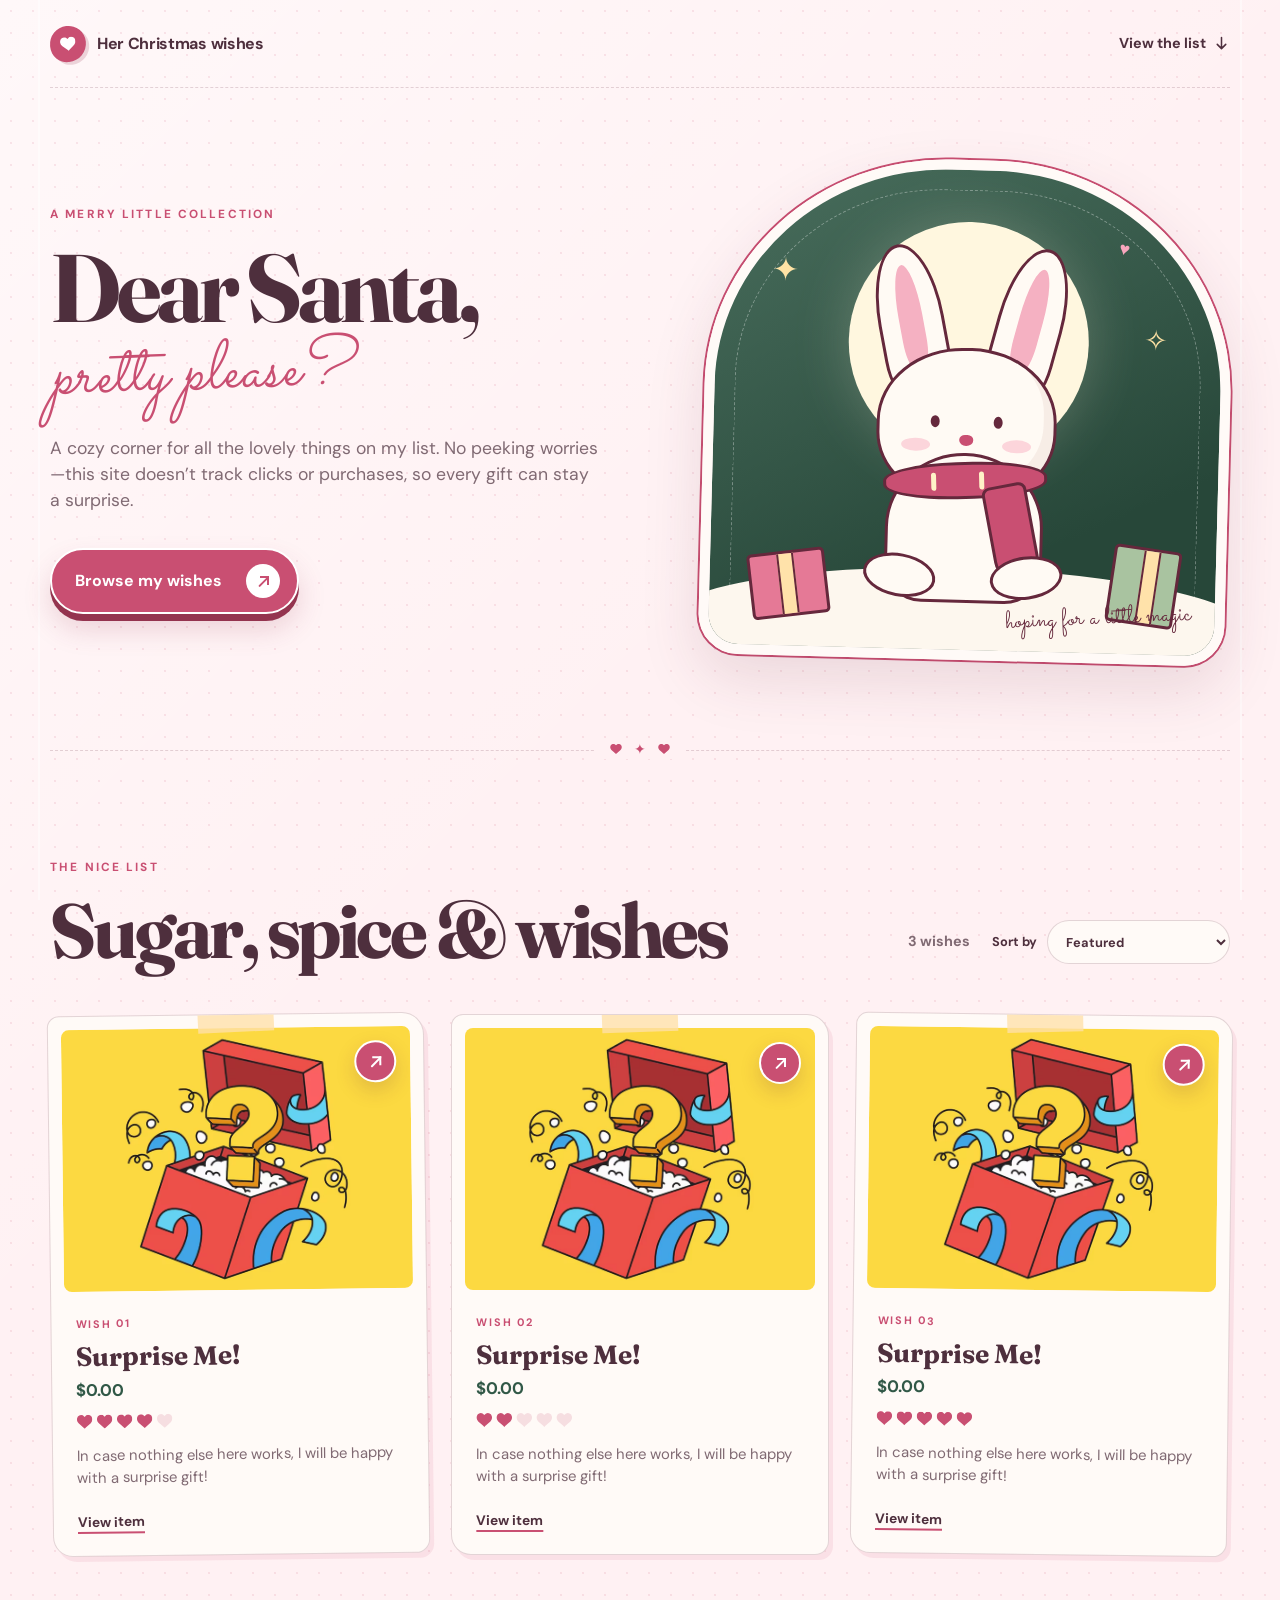
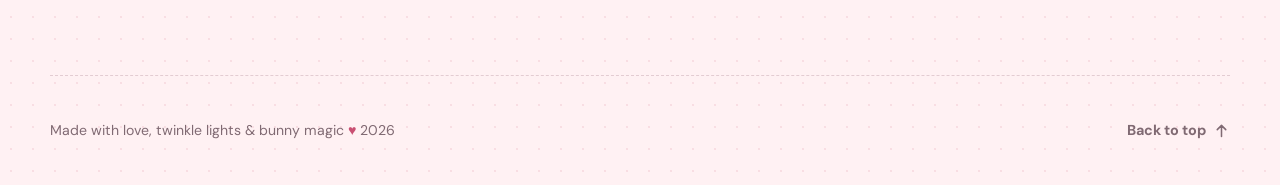
==== commit eb46b812: "fix heart styles" ====
--- a/index.html
+++ b/index.html
@@ -18,9 +18,10 @@
     <link rel="stylesheet" href="styles.css" />
   </head>
   <body>
+    <div class="snowfall" aria-hidden="true"></div>
     <header class="site-header">
       <a class="brand" href="#top" aria-label="Back to the top">
-        <span class="brand-mark" aria-hidden="true">♥</span>
+        <span class="brand-mark" aria-hidden="true"><i class="css-heart"></i></span>
         <span>Her Christmas wishes</span>
       </a>
       <a class="header-link" href="#wishlist">
@@ -69,6 +70,9 @@
       </section>
 
       <section class="wishlist-section" id="wishlist" aria-labelledby="wishlist-heading">
+        <div class="section-flourish" aria-hidden="true">
+          <i class="css-heart"></i><span>✦</span><i class="css-heart"></i>
+        </div>
         <div class="section-heading">
           <div>
             <p class="eyebrow">The nice list</p>
--- a/styles.css
+++ b/styles.css
@@ -4,11 +4,19 @@
 body { margin:0; color:var(--ink); background-color:var(--blush); background-image:radial-gradient(rgba(201,79,114,.12) 1px,transparent 1px),linear-gradient(135deg,rgba(255,255,255,.5),transparent 45%); background-size:22px 22px,100% 100%; font-family:"DM Sans",sans-serif; line-height:1.5; }
 body::before { content:""; position:fixed; inset:0; z-index:-1; pointer-events:none; background:linear-gradient(90deg,transparent 0 3%,rgba(255,255,255,.45) 3% 3.15%,transparent 3.15% 96.85%,rgba(255,255,255,.45) 96.85% 97%,transparent 97%); }
 a { color:inherit; }
+.snowfall { position:fixed; inset:0; z-index:20; overflow:hidden; pointer-events:none; }
+.snowfall i { position:absolute; top:-16px; left:0; width:var(--size); height:var(--size); background:white; border-radius:50%; opacity:var(--opacity); box-shadow:0 0 4px rgba(255,255,255,.8); animation:snowfall var(--duration) linear var(--delay) infinite; transform:translate3d(var(--x),-20px,0); }
+@keyframes snowfall {
+  0% { transform:translate3d(var(--x),-20px,0) rotate(0deg); }
+  50% { transform:translate3d(calc(var(--x) + var(--drift)),50vh,0) rotate(180deg); }
+  100% { transform:translate3d(var(--x),105vh,0) rotate(360deg); }
+}
 .site-header,main,footer { width:min(1180px,calc(100% - 40px)); margin-inline:auto; }
 .site-header { min-height:88px; display:flex; align-items:center; justify-content:space-between; border-bottom:1px dashed var(--line); }
 .brand,.header-link,footer a { text-decoration:none; font-weight:700; }
 .brand { display:inline-flex; align-items:center; gap:11px; letter-spacing:-.02em; }
 .brand-mark { display:grid; place-items:center; width:36px; height:36px; color:white; background:var(--rose); border-radius:50% 48% 52% 46%; transform:rotate(-6deg); box-shadow:3px 3px 0 rgba(148,52,79,.18); }
+.css-heart { display:block; width:16px; height:15px; background:currentColor; clip-path:polygon(50% 96%,43% 88%,12% 59%,5% 48%,2% 36%,3% 24%,8% 13%,17% 6%,28% 3%,39% 6%,50% 17%,61% 6%,72% 3%,83% 6%,92% 13%,97% 24%,98% 36%,95% 48%,88% 59%,57% 88%); }
 .header-link,footer a { font-size:.9rem; }
 .header-link,.back-to-top { display:inline-flex; align-items:center; gap:7px; }
 .inline-icon { width:17px; height:17px; }
@@ -61,7 +69,9 @@
 .gift-two { right:38px; width:68px; height:78px; background:#a9c3a0; transform:rotate(7deg); }
 .art-caption { position:absolute; z-index:7; right:24px; bottom:16px; color:var(--wine); font-family:"Sacramento",cursive; font-size:1.55rem; transform:rotate(-4deg); }
 .wishlist-section { position:relative; padding:108px 0 120px; border-top:1px dashed var(--line); }
-.wishlist-section::before { content:"♥  ✦  ♥"; position:absolute; top:-15px; left:50%; padding:0 15px; color:var(--rose); background:var(--blush); letter-spacing:8px; transform:translateX(-50%); }
+.section-flourish { position:absolute; top:-12px; left:50%; display:flex; align-items:center; gap:12px; padding:3px 15px; color:var(--rose); background:var(--blush); transform:translateX(-50%); }
+.section-flourish .css-heart { width:12px; height:11px; }
+.section-flourish span { font-size:14px; line-height:1; }
 .section-heading { display:flex; align-items:end; justify-content:space-between; gap:30px; margin-bottom:46px; }
 h2 { margin-bottom:0; font-size:clamp(2.8rem,6vw,5.2rem); }
 .item-count { margin:0; color:var(--muted); font-size:.9rem; font-weight:700; }
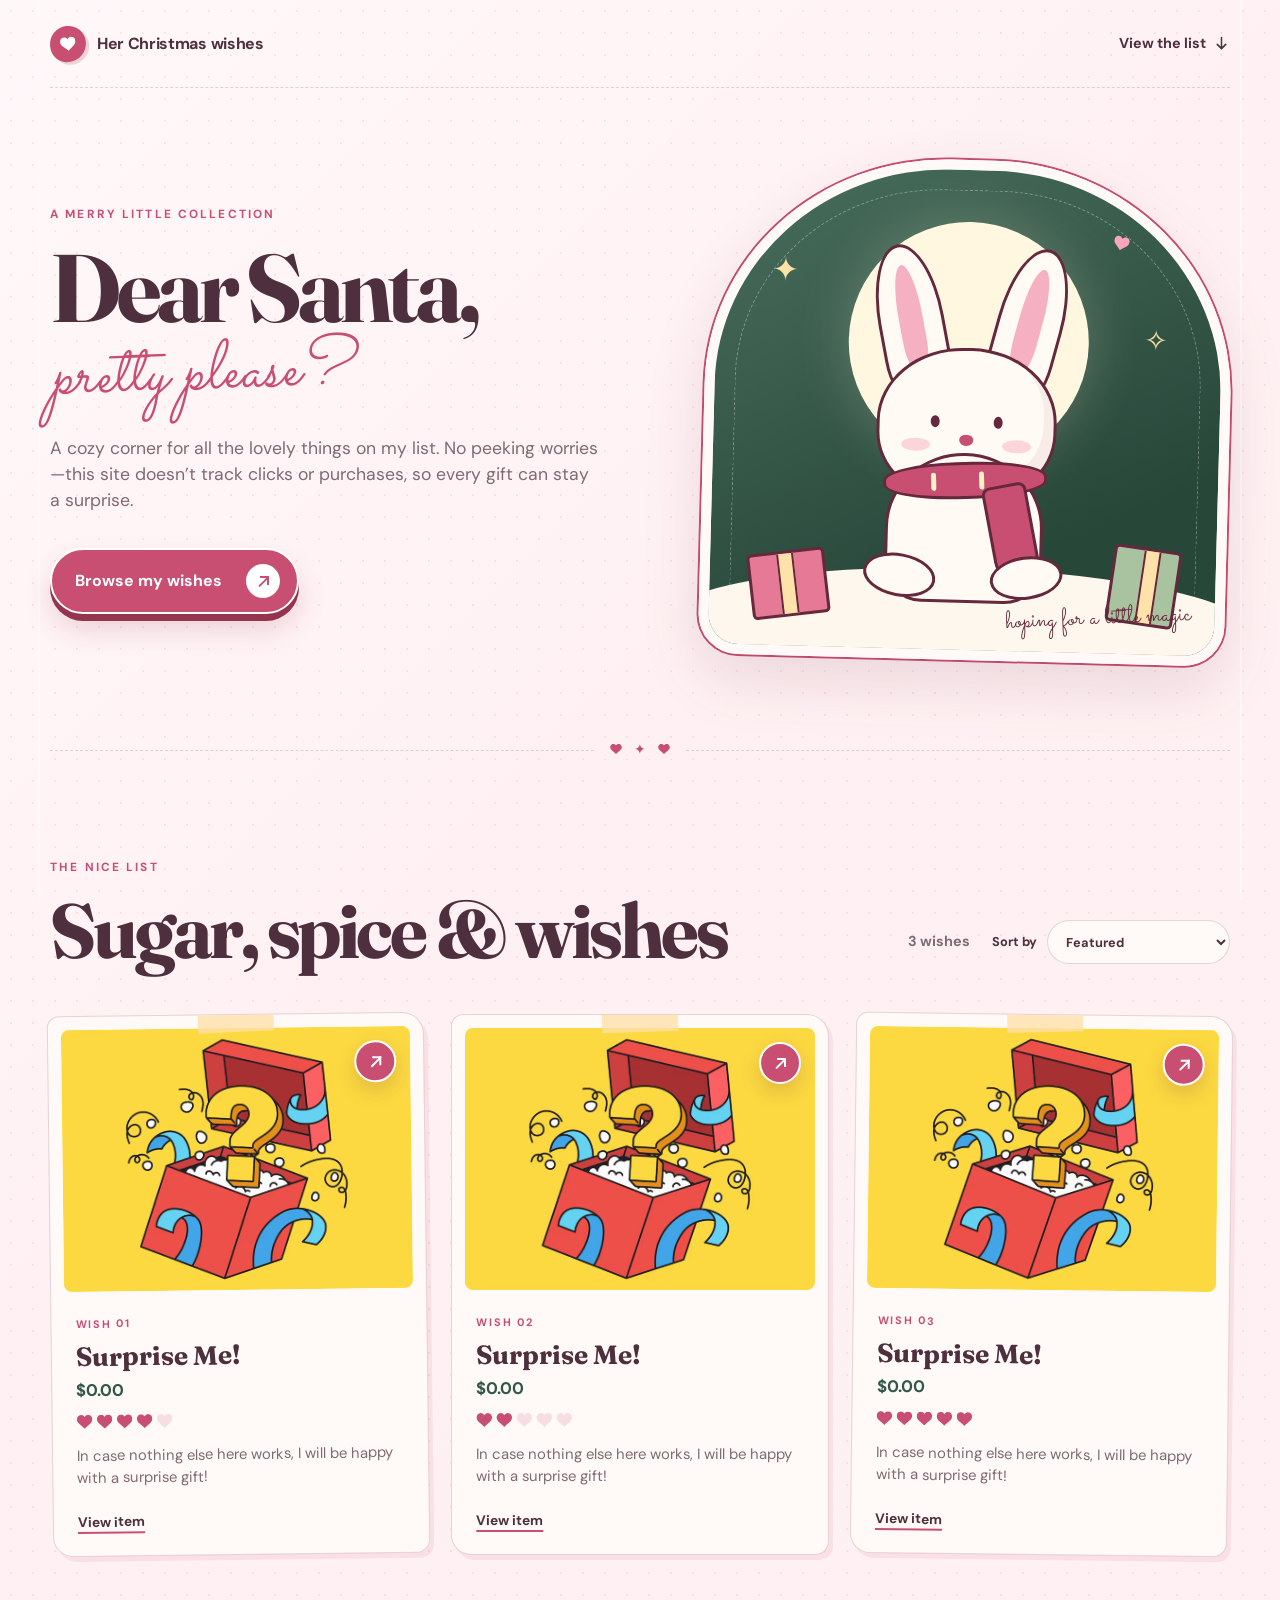
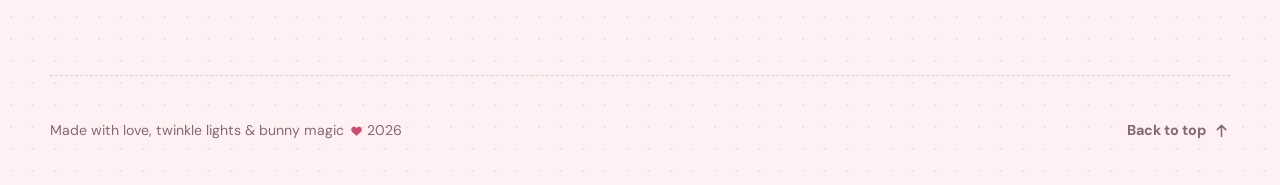
==== commit fd74a530: "fix for hearts" ====
--- a/index.html
+++ b/index.html
@@ -49,7 +49,7 @@
         <div class="hero-art" aria-hidden="true">
           <span class="doodle sparkle-one">✦</span>
           <span class="doodle sparkle-two">✧</span>
-          <span class="doodle heart-one">♥</span>
+          <i class="doodle heart-one css-heart"></i>
           <div class="moon"></div>
           <div class="bunny">
             <div class="ear ear-left"><i></i></div>
@@ -103,7 +103,7 @@
     </main>
 
     <footer>
-      <p>Made with love, twinkle lights &amp; bunny magic <span aria-hidden="true">♥</span> <span id="year"></span></p>
+      <p>Made with love, twinkle lights &amp; bunny magic <i class="css-heart footer-heart" aria-hidden="true"></i> <span id="year"></span></p>
       <a class="back-to-top" href="#top">
         Back to top
         <svg class="inline-icon" aria-hidden="true" viewBox="0 0 20 20" fill="none">
--- a/styles.css
+++ b/styles.css
@@ -42,7 +42,7 @@
 .doodle { position:absolute; z-index:5; color:#ffe3a5; }
 .sparkle-one { top:80px; left:55px; font-size:32px; }
 .sparkle-two { top:145px; right:55px; font-size:28px; }
-.heart-one { top:62px; right:95px; color:#f8a6bd; font-size:18px; transform:rotate(12deg); }
+.heart-one { top:62px; right:95px; width:16px; height:15px; color:#f8a6bd; transform:rotate(12deg); }
 .bunny { position:absolute; z-index:3; bottom:47px; left:50%; width:250px; height:360px; transform:translateX(-50%); }
 .ear { position:absolute; top:0; width:66px; height:155px; background:#fffaf4; border:3px solid var(--wine); border-radius:65% 65% 35% 35%; transform-origin:bottom; }
 .ear i { position:absolute; inset:18px 18px 28px; background:#f5b1c2; border-radius:inherit; }
@@ -105,7 +105,8 @@
 .empty-state h3 { margin-bottom:8px; font-family:"Fraunces",serif; font-size:1.7rem; }
 .empty-state p { margin-bottom:0; color:var(--muted); }
 footer { min-height:110px; display:flex; align-items:center; justify-content:space-between; border-top:1px dashed var(--line); color:var(--muted); font-size:.88rem; }
-footer p { margin:0; } footer p span:first-child { color:var(--rose); }
+footer p { margin:0; }
+.footer-heart { display:inline-block; width:11px; height:10px; margin-inline:3px 1px; color:var(--rose); vertical-align:-1px; }
 @media (max-width:900px) { .hero { grid-template-columns:1fr; gap:50px; padding-top:60px; } .hero-art { width:min(560px,100%); min-height:480px; margin-inline:auto; } .wishlist-grid { grid-template-columns:repeat(2,1fr); } }
 @media (max-width:620px) { .site-header,main,footer { width:min(100% - 28px,1180px); } .site-header { min-height:68px; } .header-link { display:none; } .hero { min-height:auto; gap:40px; padding:46px 0 65px; } h1 { margin-bottom:22px; font-size:clamp(3.5rem,17vw,5rem); } .intro { margin-bottom:27px; font-size:1rem; } .hero-art { min-height:405px; border-width:7px; } .bunny { bottom:27px; transform:translateX(-50%) scale(.82); transform-origin:bottom; } .moon { width:200px; height:200px; } .mini-gift { bottom:20px; transform:scale(.8) rotate(-8deg); } .gift-two { transform:scale(.8) rotate(7deg); } .art-caption { font-size:1.25rem; } .wishlist-section { padding:72px 0 78px; } .section-heading { display:block; margin-bottom:30px; } .wishlist-tools { align-items:stretch; flex-direction:column; gap:14px; margin-top:20px; } .sort-control { justify-content:space-between; width:100%; padding:8px 8px 8px 16px; background:rgba(255,250,247,.7); border:1px solid var(--line); border-radius:14px; } .sort-control select { max-width:69%; background-color:var(--paper); border:0; } .wishlist-grid { grid-template-columns:1fr; gap:24px; } .wish-card { transform:none!important; } footer { min-height:130px; flex-direction:column; justify-content:center; gap:10px; text-align:center; } }
 @media (prefers-reduced-motion:reduce) { html { scroll-behavior:auto; } *,*::before,*::after { transition-duration:.01ms!important; } }
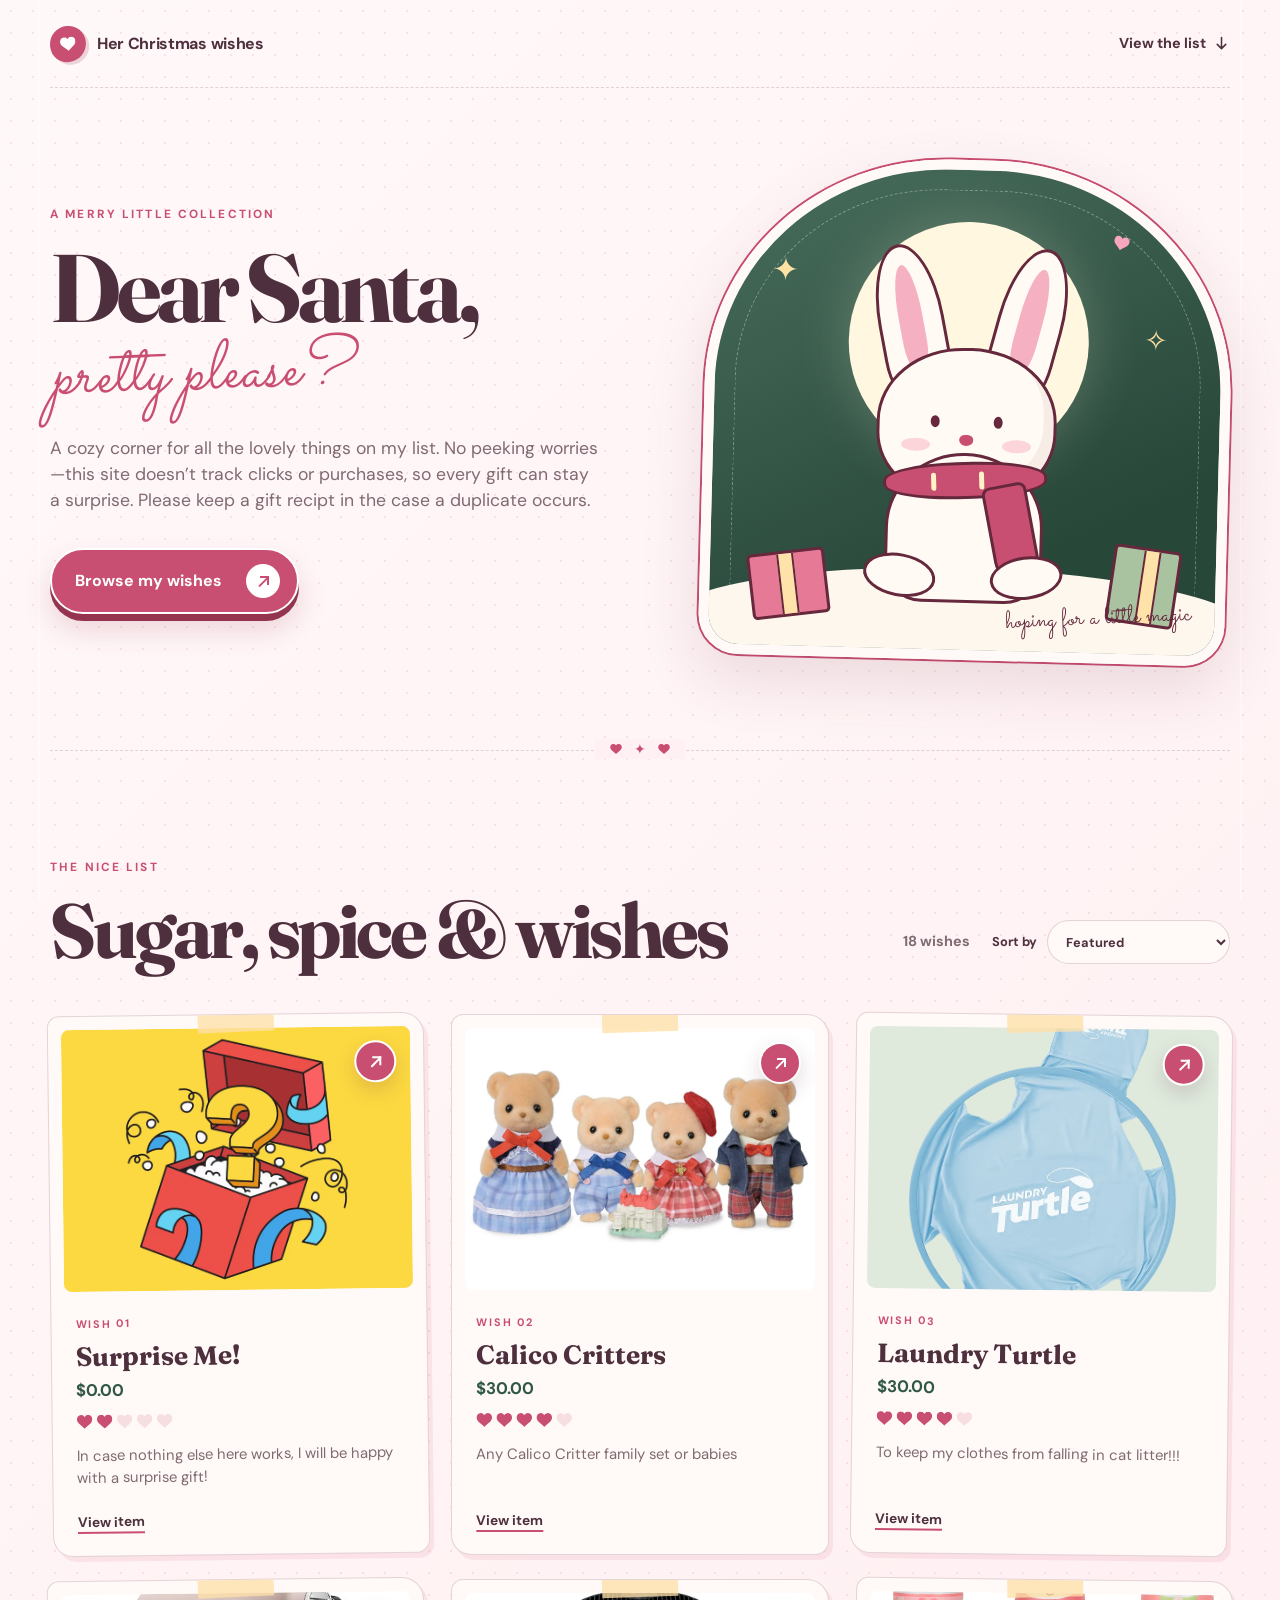
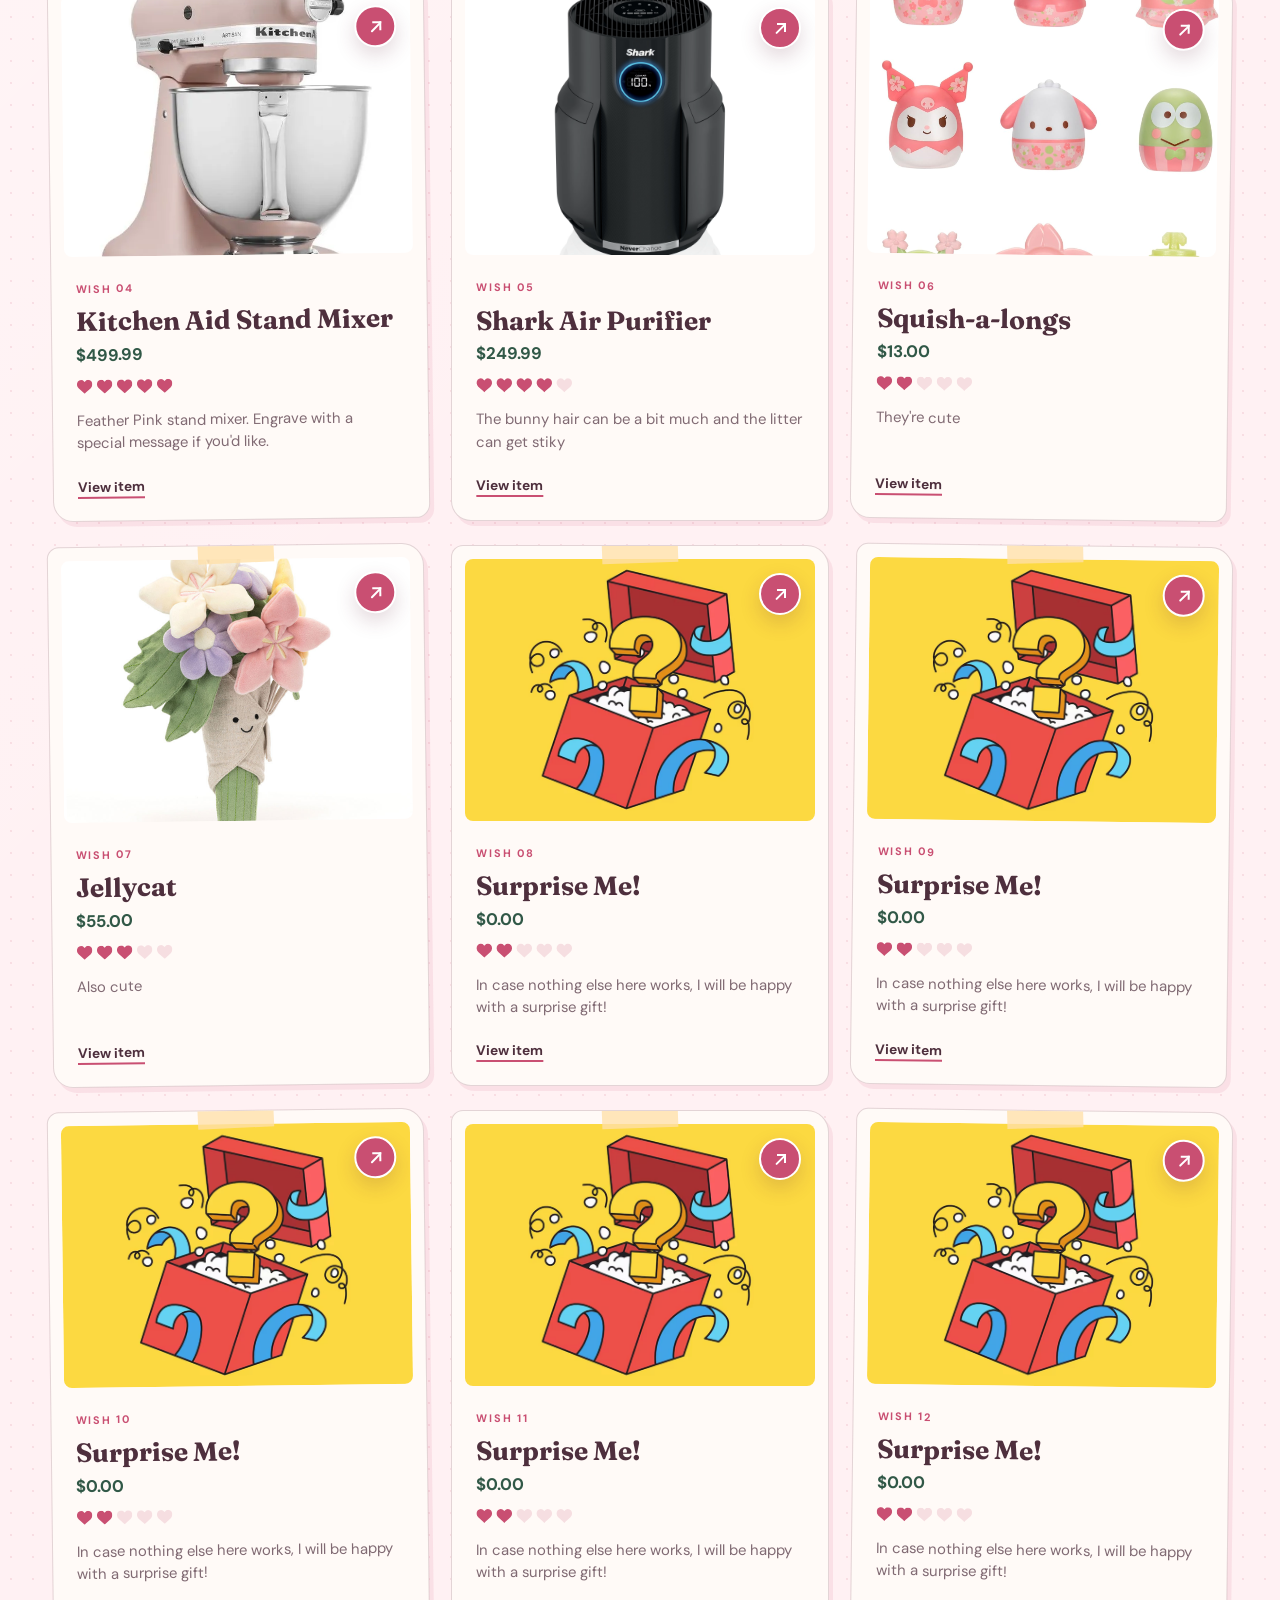
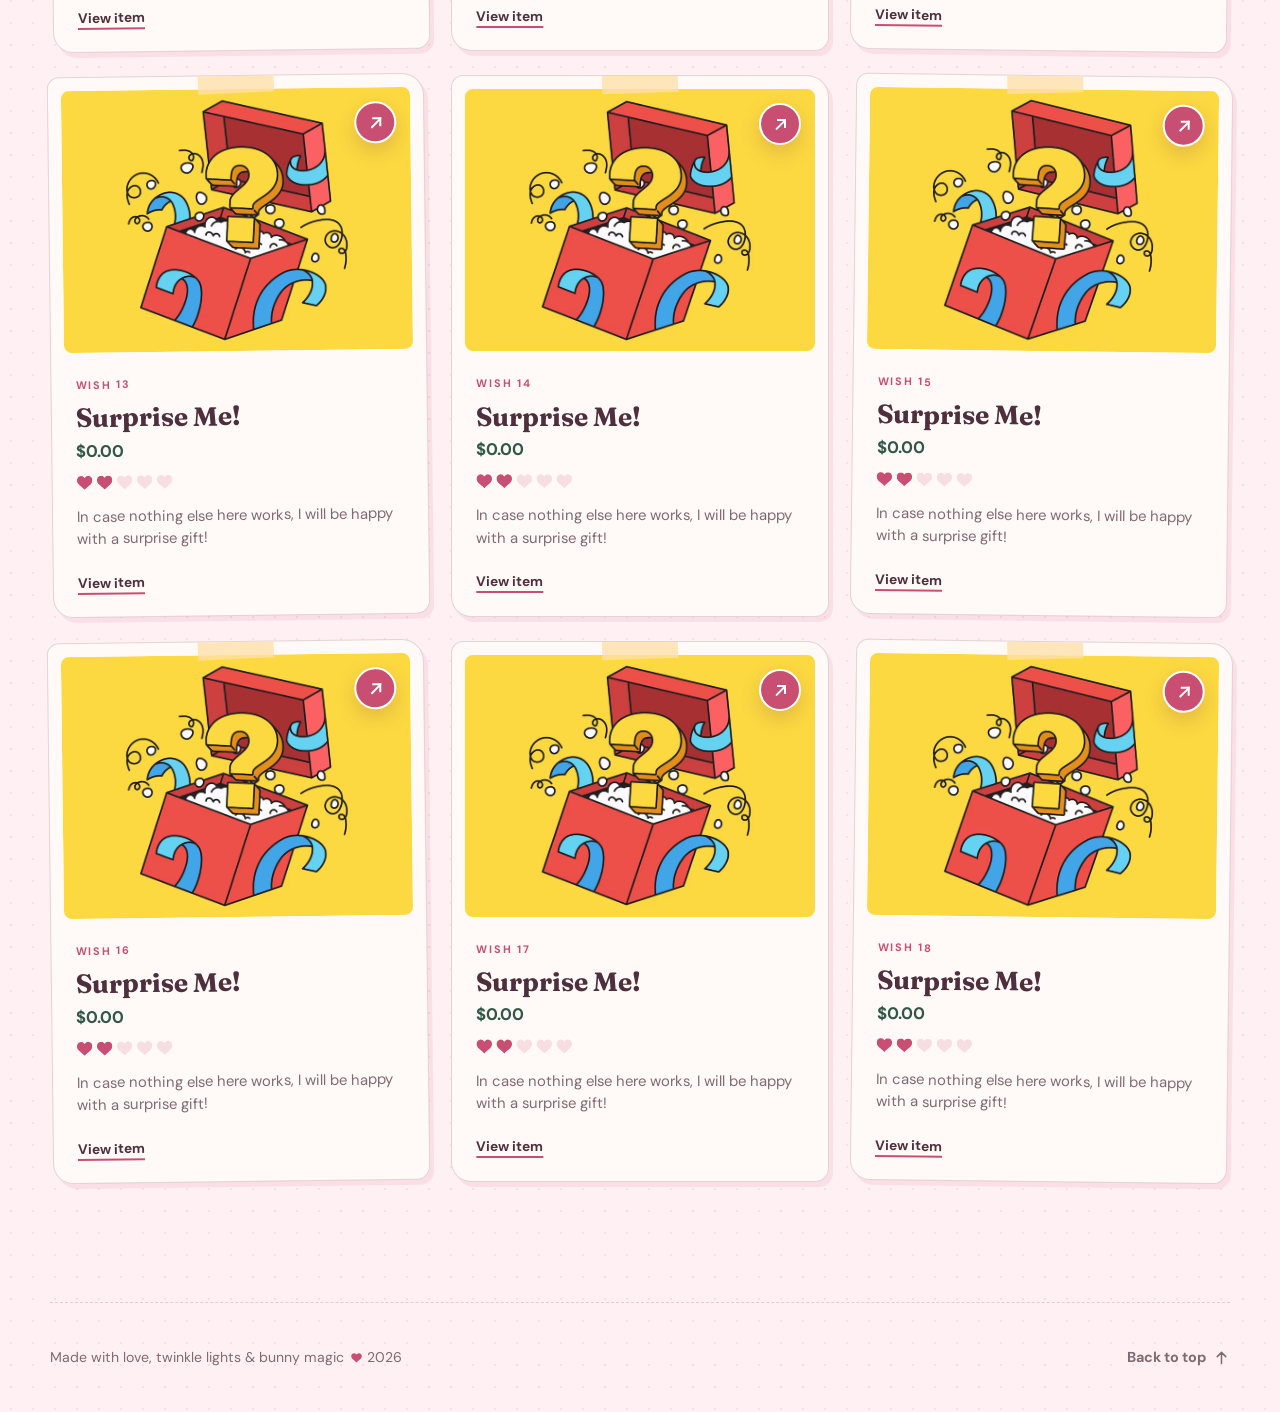
==== commit 3eef8ed4: "me" ====
--- a/index.html
+++ b/index.html
@@ -38,7 +38,7 @@
           <p class="eyebrow">A merry little collection</p>
           <h1 id="page-title">Dear Santa, <em>pretty please?</em></h1>
           <p class="intro">
-            A cozy corner for all the lovely things on my list. No peeking worries—this site doesn’t track clicks or purchases, so every gift can stay a surprise.
+            A cozy corner for all the lovely things on my list. No peeking worries—this site doesn’t track clicks or purchases, so every gift can stay a surprise. Please keep a gift recipt in the case a duplicate occurs.
           </p>
           <a class="primary-button" href="#wishlist">
             Browse my wishes
